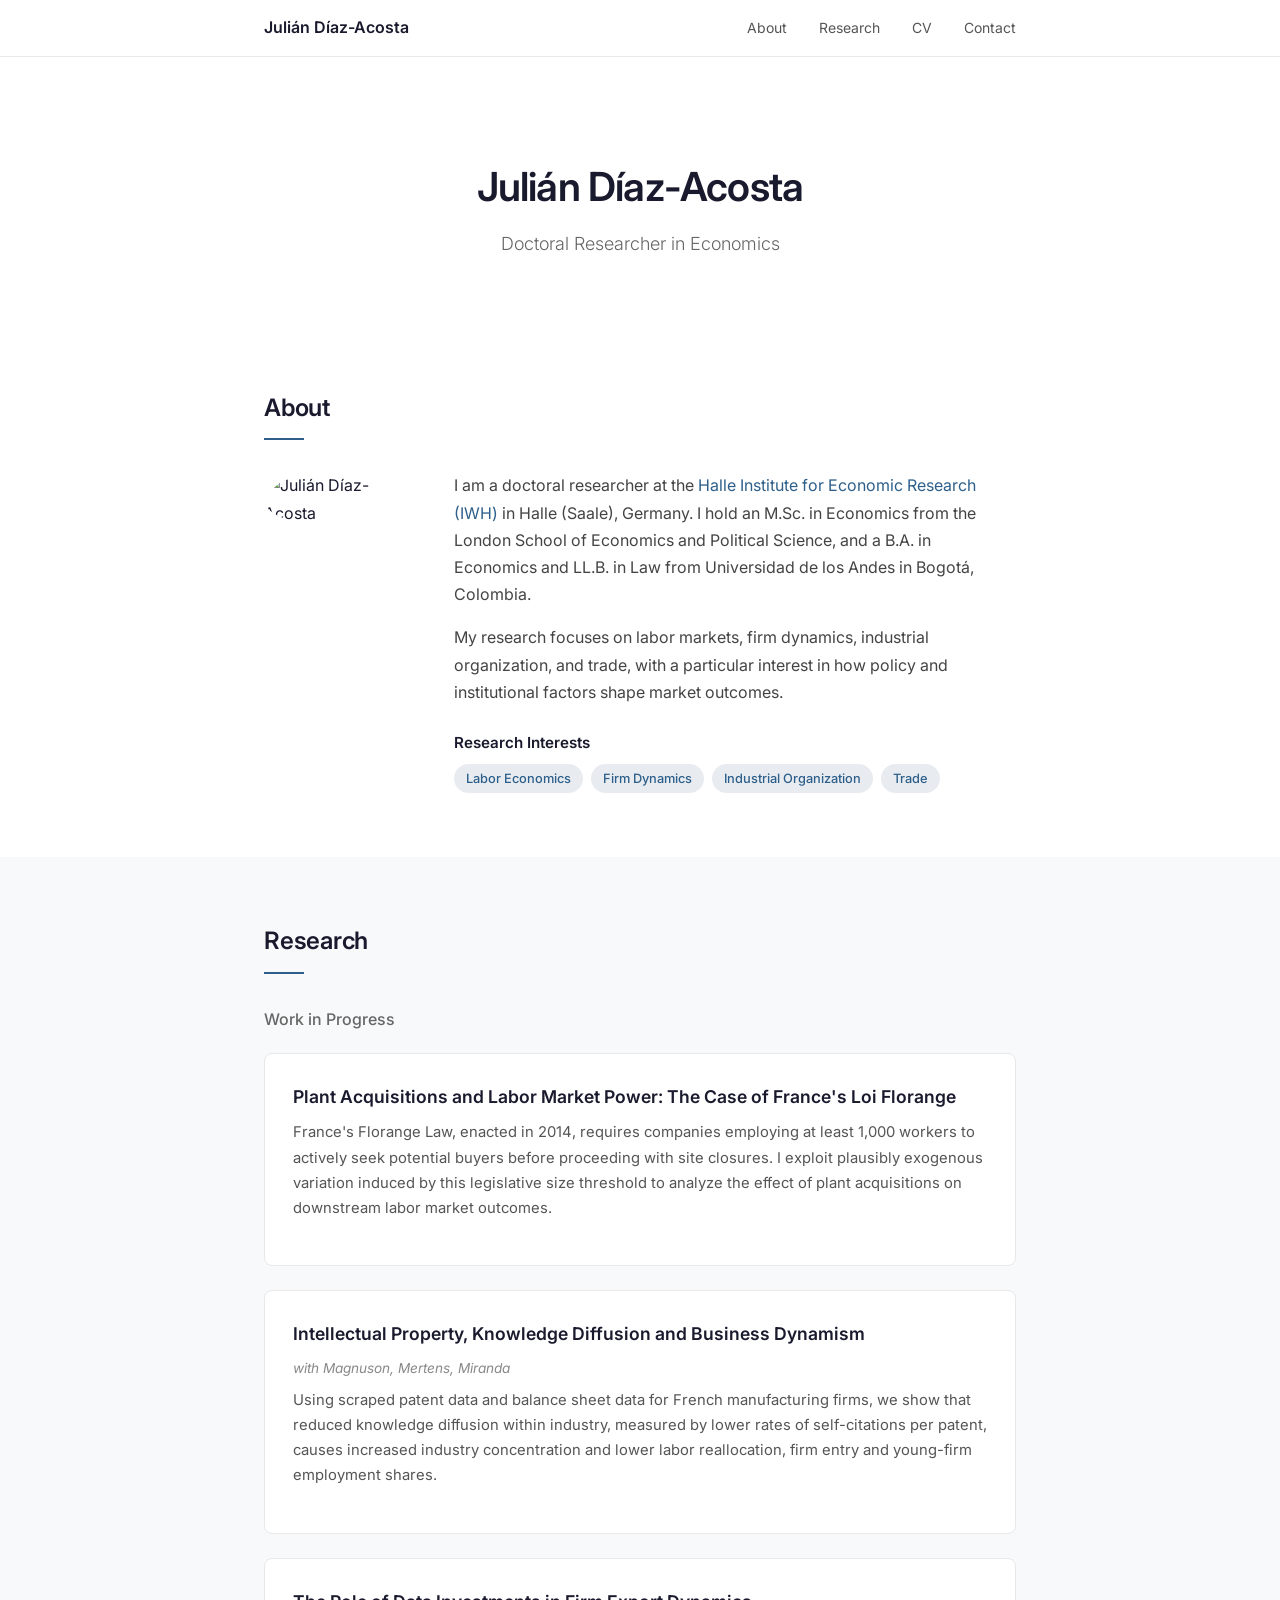
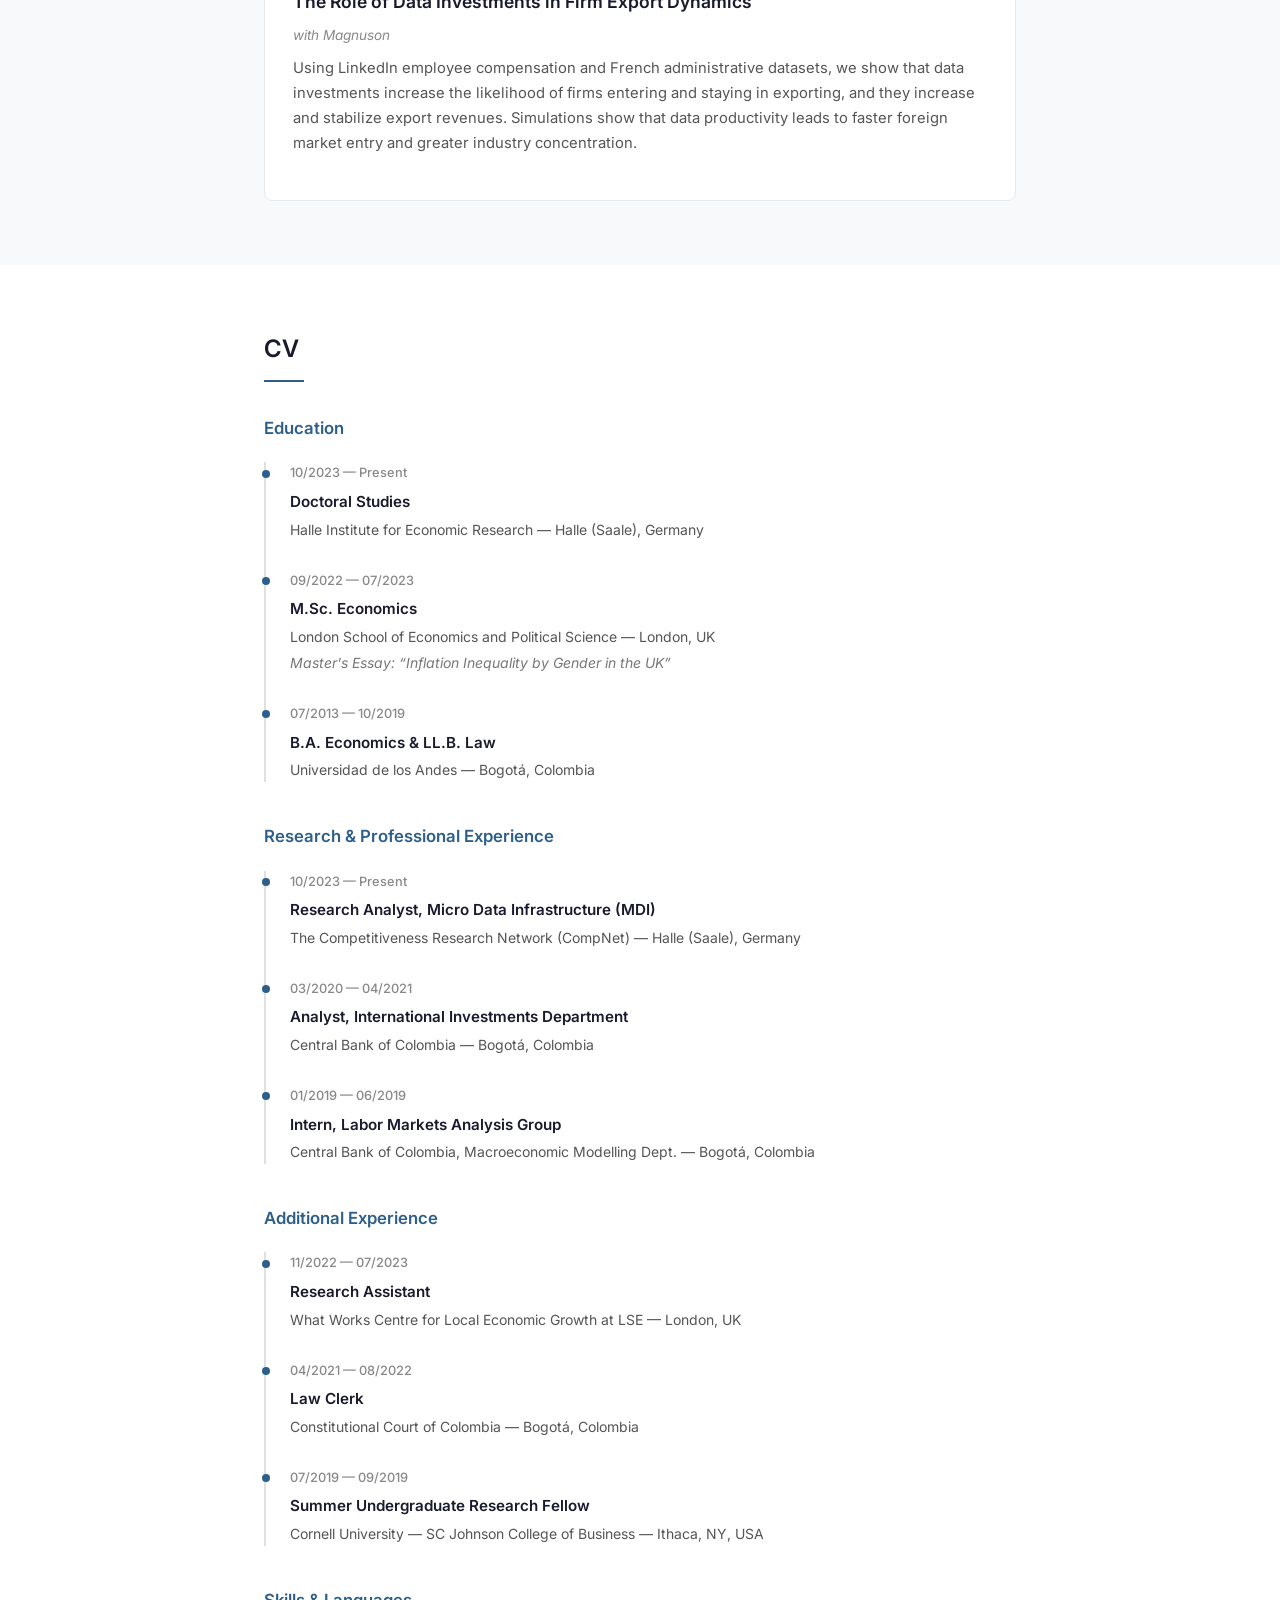
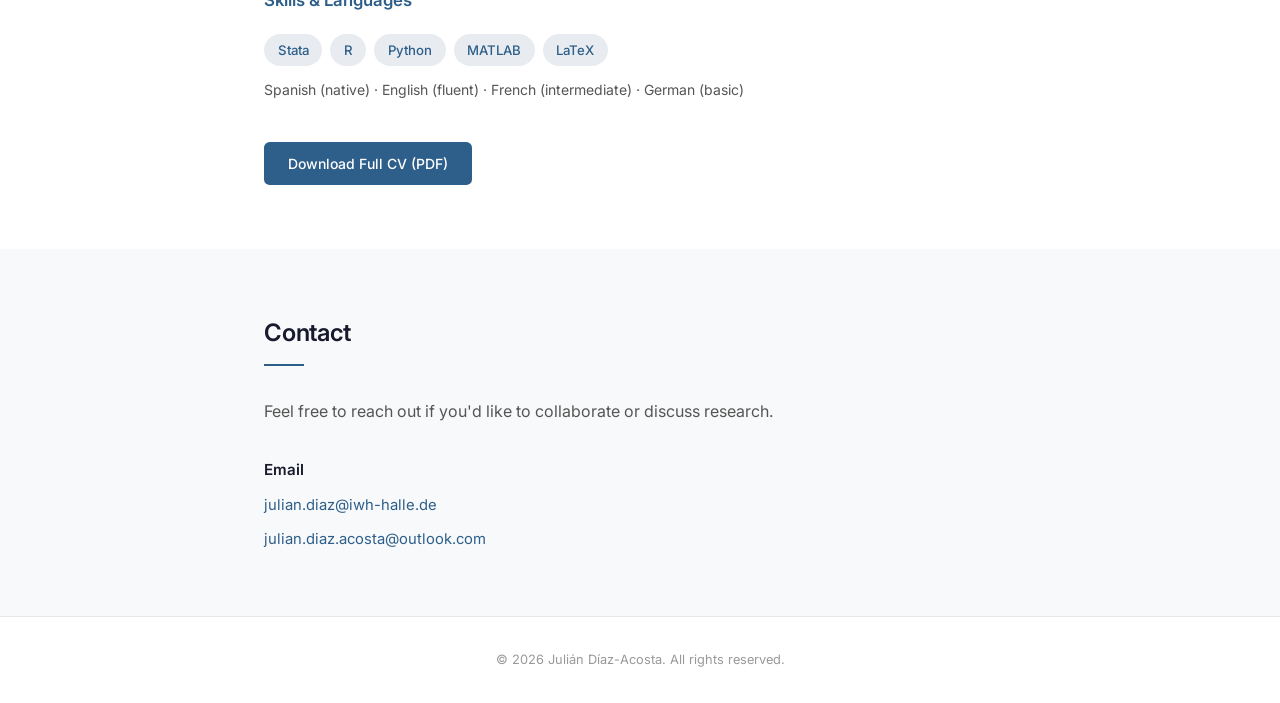
==== index.html @ 1e6f0dcf "Update Update" ====
<!DOCTYPE html>
<html lang="en">
<head>
  <meta charset="UTF-8">
  <meta name="viewport" content="width=device-width, initial-scale=1.0">
  <title>Juli&aacute;n D&iacute;az-Acosta</title>
  <meta name="description" content="Juli&aacute;n D&iacute;az-Acosta &mdash; Doctoral Researcher in Economics at the Halle Institute for Economic Research (IWH).">
  <link rel="preconnect" href="https://fonts.googleapis.com">
  <link rel="preconnect" href="https://fonts.gstatic.com" crossorigin>
  <link href="https://fonts.googleapis.com/css2?family=Inter:wght@300;400;500;600&display=swap" rel="stylesheet">
  <link rel="stylesheet" href="style.css">
</head>
<body>

  <!-- Navigation -->
  <nav class="nav">
    <div class="nav-inner">
      <a href="#" class="nav-name">Juli&aacute;n D&iacute;az-Acosta</a>
      <div class="nav-links">
        <a href="#about">About</a>
        <a href="#research">Research</a>
        <a href="#cv">CV</a>
        <a href="#contact">Contact</a>
      </div>
      <button class="nav-toggle" aria-label="Toggle menu">
        <span></span>
        <span></span>
        <span></span>
      </button>
    </div>
  </nav>

  <!-- Hero -->
  <header class="hero">
    <div class="container">
      <h1>Juli&aacute;n D&iacute;az-Acosta</h1>
      <p class="hero-tagline">Doctoral Researcher in Economics</p>
    </div>
  </header>

  <!-- About -->
  <section id="about" class="section">
    <div class="container">
      <h2>About</h2>
      <div class="about-grid">
        <div class="about-photo">
          <img src="DSC09946.jpg" alt="Juli&aacute;n D&iacute;az-Acosta" class="profile-photo">
        </div>
        <div class="about-text">
          <p>
            I am a doctoral researcher at the
            <a href="https://www.iwh-halle.de/" target="_blank" rel="noopener">Halle Institute for Economic Research (IWH)</a>
            in Halle (Saale), Germany. I hold an M.Sc. in Economics from the
            London School of Economics and Political Science, and a B.A. in Economics
            and LL.B. in Law from Universidad de los Andes in Bogot&aacute;, Colombia.
          </p>
          <p>
            My research focuses on labor markets, firm dynamics, industrial organization,
            and trade, with a particular interest in how policy and institutional
            factors shape market outcomes.
          </p>
          <div class="interests">
            <h3>Research Interests</h3>
            <ul>
              <li>Labor Economics</li>
              <li>Firm Dynamics</li>
              <li>Industrial Organization</li>
              <li>Trade</li>
            </ul>
          </div>
        </div>
      </div>
    </div>
  </section>

  <!-- Research -->
  <section id="research" class="section section-alt">
    <div class="container">
      <h2>Research</h2>
      <h3 class="research-subtitle">Work in Progress</h3>
      <div class="projects-grid">

        <article class="project-card">
          <h3>Plant Acquisitions and Labor Market Power: The Case of France's Loi Florange</h3>
          <p>
            France's Florange Law, enacted in 2014, requires companies employing at least
            1,000 workers to actively seek potential buyers before proceeding with site closures.
            I exploit plausibly exogenous variation induced by this legislative size threshold
            to analyze the effect of plant acquisitions on downstream labor market outcomes.
          </p>
        </article>

        <article class="project-card">
          <h3>Intellectual Property, Knowledge Diffusion and Business Dynamism</h3>
          <p class="coauthors">with Magnuson, Mertens, Miranda</p>
          <p>
            Using scraped patent data and balance sheet data for French manufacturing firms,
            we show that reduced knowledge diffusion within industry, measured by lower rates
            of self-citations per patent, causes increased industry concentration and lower
            labor reallocation, firm entry and young-firm employment shares.
          </p>
        </article>

        <article class="project-card">
          <h3>The Role of Data Investments in Firm Export Dynamics</h3>
          <p class="coauthors">with Magnuson</p>
          <p>
            Using LinkedIn employee compensation and French administrative datasets, we show
            that data investments increase the likelihood of firms entering and staying in
            exporting, and they increase and stabilize export revenues. Simulations show that
            data productivity leads to faster foreign market entry and greater industry concentration.
          </p>
        </article>

      </div>
    </div>
  </section>

  <!-- CV -->
  <section id="cv" class="section">
    <div class="container">
      <h2>CV</h2>

      <div class="cv-group">
        <h3>Education</h3>
        <div class="timeline">
          <div class="timeline-item">
            <div class="timeline-date">10/2023 &mdash; Present</div>
            <div class="timeline-content">
              <strong>Doctoral Studies</strong>
              <p>Halle Institute for Economic Research &mdash; Halle (Saale), Germany</p>
            </div>
          </div>
          <div class="timeline-item">
            <div class="timeline-date">09/2022 &mdash; 07/2023</div>
            <div class="timeline-content">
              <strong>M.Sc. Economics</strong>
              <p>London School of Economics and Political Science &mdash; London, UK</p>
              <p class="timeline-detail">Master's Essay: &ldquo;Inflation Inequality by Gender in the UK&rdquo;</p>
            </div>
          </div>
          <div class="timeline-item">
            <div class="timeline-date">07/2013 &mdash; 10/2019</div>
            <div class="timeline-content">
              <strong>B.A. Economics &amp; LL.B. Law</strong>
              <p>Universidad de los Andes &mdash; Bogot&aacute;, Colombia</p>
            </div>
          </div>
        </div>
      </div>

      <div class="cv-group">
        <h3>Research &amp; Professional Experience</h3>
        <div class="timeline">
          <div class="timeline-item">
            <div class="timeline-date">10/2023 &mdash; Present</div>
            <div class="timeline-content">
              <strong>Research Analyst, Micro Data Infrastructure (MDI)</strong>
              <p>The Competitiveness Research Network (CompNet) &mdash; Halle (Saale), Germany</p>
            </div>
          </div>
          <div class="timeline-item">
            <div class="timeline-date">03/2020 &mdash; 04/2021</div>
            <div class="timeline-content">
              <strong>Analyst, International Investments Department</strong>
              <p>Central Bank of Colombia &mdash; Bogot&aacute;, Colombia</p>
            </div>
          </div>
          <div class="timeline-item">
            <div class="timeline-date">01/2019 &mdash; 06/2019</div>
            <div class="timeline-content">
              <strong>Intern, Labor Markets Analysis Group</strong>
              <p>Central Bank of Colombia, Macroeconomic Modelling Dept. &mdash; Bogot&aacute;, Colombia</p>
            </div>
          </div>
        </div>
      </div>

      <div class="cv-group">
        <h3>Additional Experience</h3>
        <div class="timeline">
          <div class="timeline-item">
            <div class="timeline-date">11/2022 &mdash; 07/2023</div>
            <div class="timeline-content">
              <strong>Research Assistant</strong>
              <p>What Works Centre for Local Economic Growth at LSE &mdash; London, UK</p>
            </div>
          </div>
          <div class="timeline-item">
            <div class="timeline-date">04/2021 &mdash; 08/2022</div>
            <div class="timeline-content">
              <strong>Law Clerk</strong>
              <p>Constitutional Court of Colombia &mdash; Bogot&aacute;, Colombia</p>
            </div>
          </div>
          <div class="timeline-item">
            <div class="timeline-date">07/2019 &mdash; 09/2019</div>
            <div class="timeline-content">
              <strong>Summer Undergraduate Research Fellow</strong>
              <p>Cornell University &mdash; SC Johnson College of Business &mdash; Ithaca, NY, USA</p>
            </div>
          </div>
        </div>
      </div>

      <div class="cv-group">
        <h3>Skills &amp; Languages</h3>
        <div class="skills">
          <span>Stata</span>
          <span>R</span>
          <span>Python</span>
          <span>MATLAB</span>
          <span>LaTeX</span>
        </div>
        <div class="languages">
          <p>Spanish (native) &middot; English (fluent) &middot; French (intermediate) &middot; German (basic)</p>
        </div>
      </div>

      <div class="cv-download">
        <a href="Diaz_CV_2026.pdf" target="_blank" class="btn">Download Full CV (PDF)</a>
      </div>
    </div>
  </section>

  <!-- Contact -->
  <section id="contact" class="section section-alt">
    <div class="container">
      <h2>Contact</h2>
      <p class="contact-intro">
        Feel free to reach out if you'd like to collaborate or discuss research.
      </p>
      <div class="contact-grid">
        <div class="contact-item">
          <h3>Email</h3>
          <ul class="contact-links">
            <li><a href="mailto:julian.diaz@iwh-halle.de">julian.diaz@iwh-halle.de</a></li>
            <li><a href="mailto:julian.diaz.acosta@outlook.com">julian.diaz.acosta@outlook.com</a></li>
          </ul>
        </div>
      </div>
    </div>
  </section>

  <!-- Footer -->
  <footer class="footer">
    <div class="container">
      <p>&copy; 2026 Juli&aacute;n D&iacute;az-Acosta. All rights reserved.</p>
    </div>
  </footer>

  <script>
    // Mobile nav toggle
    const toggle = document.querySelector('.nav-toggle');
    const navLinks = document.querySelector('.nav-links');
    toggle.addEventListener('click', () => {
      navLinks.classList.toggle('open');
      toggle.classList.toggle('active');
    });

    // Close mobile nav on link click
    navLinks.querySelectorAll('a').forEach(link => {
      link.addEventListener('click', () => {
        navLinks.classList.remove('open');
        toggle.classList.remove('active');
      });
    });
  </script>

</body>
</html>
---- style.css ----
/* ===== Reset & Base ===== */
*, *::before, *::after {
  margin: 0;
  padding: 0;
  box-sizing: border-box;
}

html {
  scroll-behavior: smooth;
  scroll-padding-top: 4rem;
}

body {
  font-family: 'Inter', -apple-system, BlinkMacSystemFont, 'Segoe UI', sans-serif;
  font-weight: 400;
  line-height: 1.7;
  color: #1a1a2e;
  background: #ffffff;
  -webkit-font-smoothing: antialiased;
}

/* ===== Utilities ===== */
.container {
  max-width: 800px;
  margin: 0 auto;
  padding: 0 1.5rem;
}

/* ===== Navigation ===== */
.nav {
  position: sticky;
  top: 0;
  z-index: 100;
  background: rgba(255, 255, 255, 0.95);
  backdrop-filter: blur(10px);
  border-bottom: 1px solid #e8e8e8;
}

.nav-inner {
  max-width: 800px;
  margin: 0 auto;
  padding: 0 1.5rem;
  display: flex;
  align-items: center;
  justify-content: space-between;
  height: 3.5rem;
}

.nav-name {
  font-weight: 600;
  font-size: 1rem;
  color: #1a1a2e;
  text-decoration: none;
}

.nav-links {
  display: flex;
  gap: 2rem;
}

.nav-links a {
  text-decoration: none;
  color: #555;
  font-size: 0.875rem;
  font-weight: 400;
  transition: color 0.2s;
}

.nav-links a:hover {
  color: #2d5f8a;
}

.nav-toggle {
  display: none;
  background: none;
  border: none;
  cursor: pointer;
  padding: 0.25rem;
  flex-direction: column;
  gap: 4px;
}

.nav-toggle span {
  display: block;
  width: 20px;
  height: 2px;
  background: #1a1a2e;
  transition: transform 0.2s, opacity 0.2s;
}

.nav-toggle.active span:nth-child(1) {
  transform: translateY(6px) rotate(45deg);
}

.nav-toggle.active span:nth-child(2) {
  opacity: 0;
}

.nav-toggle.active span:nth-child(3) {
  transform: translateY(-6px) rotate(-45deg);
}

/* ===== Hero ===== */
.hero {
  padding: 6rem 0 4rem;
  text-align: center;
}

.hero h1 {
  font-size: 2.5rem;
  font-weight: 600;
  letter-spacing: -0.02em;
  margin-bottom: 0.5rem;
}

.hero-tagline {
  font-size: 1.125rem;
  color: #666;
  font-weight: 300;
}

/* ===== Sections ===== */
.section {
  padding: 4rem 0;
}

.section-alt {
  background: #f8f9fa;
}

.section h2 {
  font-size: 1.5rem;
  font-weight: 600;
  margin-bottom: 2rem;
  letter-spacing: -0.01em;
  position: relative;
  padding-bottom: 0.75rem;
}

.section h2::after {
  content: '';
  position: absolute;
  bottom: 0;
  left: 0;
  width: 2.5rem;
  height: 2px;
  background: #2d5f8a;
}

/* ===== About ===== */
.about-grid {
  display: grid;
  grid-template-columns: 150px 1fr;
  gap: 2.5rem;
  align-items: start;
}

.profile-photo {
  width: 150px;
  height: 150px;
  border-radius: 50%;
  object-fit: cover;
  object-position: center;
}

.about-text p {
  margin-bottom: 1rem;
  color: #444;
}

.interests {
  margin-top: 1.5rem;
}

.interests h3 {
  font-size: 0.95rem;
  font-weight: 600;
  margin-bottom: 0.5rem;
}

.interests ul {
  list-style: none;
  display: flex;
  flex-wrap: wrap;
  gap: 0.5rem;
}

.interests li {
  background: #e8ecf1;
  color: #2d5f8a;
  padding: 0.25rem 0.75rem;
  border-radius: 1rem;
  font-size: 0.8rem;
  font-weight: 500;
}

/* ===== Projects ===== */
.projects-grid {
  display: grid;
  gap: 1.5rem;
}

.project-card {
  background: #ffffff;
  border: 1px solid #e8e8e8;
  border-radius: 0.5rem;
  padding: 1.75rem;
  transition: box-shadow 0.2s, border-color 0.2s;
}

.project-card:hover {
  border-color: #d0d0d0;
  box-shadow: 0 2px 12px rgba(0, 0, 0, 0.06);
}

.project-card h3 {
  font-size: 1.1rem;
  font-weight: 600;
  margin-bottom: 0.5rem;
}

.project-card p {
  color: #555;
  font-size: 0.925rem;
  margin-bottom: 1rem;
}

.project-tags {
  display: flex;
  flex-wrap: wrap;
  gap: 0.4rem;
  margin-bottom: 1rem;
}

.project-tags span {
  background: #f0f2f5;
  color: #555;
  padding: 0.2rem 0.6rem;
  border-radius: 0.25rem;
  font-size: 0.75rem;
  font-weight: 500;
}

.project-link {
  color: #2d5f8a;
  text-decoration: none;
  font-size: 0.875rem;
  font-weight: 500;
}

.project-link:hover {
  text-decoration: underline;
}

.research-subtitle {
  font-size: 1rem;
  font-weight: 500;
  color: #666;
  margin-bottom: 1.25rem;
}

.coauthors {
  font-style: italic;
  color: #888 !important;
  font-size: 0.85rem !important;
  margin-bottom: 0.5rem !important;
}

/* ===== CV ===== */
.cv-group {
  margin-bottom: 2.5rem;
}

.cv-group h3 {
  font-size: 1.05rem;
  font-weight: 600;
  margin-bottom: 1.25rem;
  color: #2d5f8a;
}

.timeline {
  border-left: 2px solid #e0e0e0;
  padding-left: 1.5rem;
}

.timeline-item {
  position: relative;
  margin-bottom: 1.75rem;
}

.timeline-item:last-child {
  margin-bottom: 0;
}

.timeline-item::before {
  content: '';
  position: absolute;
  left: -1.75rem;
  top: 0.45rem;
  width: 8px;
  height: 8px;
  background: #2d5f8a;
  border-radius: 50%;
}

.timeline-date {
  font-size: 0.8rem;
  color: #888;
  font-weight: 500;
  margin-bottom: 0.25rem;
}

.timeline-content strong {
  font-weight: 600;
  font-size: 0.95rem;
}

.timeline-content p {
  color: #555;
  font-size: 0.875rem;
  margin-top: 0.15rem;
}

.timeline-detail {
  font-style: italic;
  color: #777 !important;
}

.skills {
  display: flex;
  flex-wrap: wrap;
  gap: 0.5rem;
}

.skills span {
  background: #e8ecf1;
  color: #2d5f8a;
  padding: 0.3rem 0.85rem;
  border-radius: 1rem;
  font-size: 0.825rem;
  font-weight: 500;
}

.awards-list {
  list-style: none;
  padding-left: 0;
}

.awards-list li {
  position: relative;
  padding-left: 1rem;
  margin-bottom: 0.6rem;
  color: #444;
  font-size: 0.9rem;
}

.awards-list li::before {
  content: '\2013';
  position: absolute;
  left: 0;
  color: #2d5f8a;
}

.languages {
  margin-top: 0.75rem;
}

.languages p {
  color: #555;
  font-size: 0.875rem;
}

.about-text a {
  color: #2d5f8a;
  text-decoration: none;
}

.about-text a:hover {
  text-decoration: underline;
}

.cv-download {
  margin-top: 2rem;
}

.btn {
  display: inline-block;
  background: #2d5f8a;
  color: #ffffff;
  padding: 0.6rem 1.5rem;
  border-radius: 0.35rem;
  text-decoration: none;
  font-size: 0.875rem;
  font-weight: 500;
  transition: background 0.2s;
}

.btn:hover {
  background: #234b6e;
}

/* ===== Contact ===== */
.contact-intro {
  color: #555;
  margin-bottom: 2rem;
}

.contact-grid {
  display: grid;
  grid-template-columns: 1fr 1fr;
  gap: 2rem;
}

.contact-item h3 {
  font-size: 0.95rem;
  font-weight: 600;
  margin-bottom: 0.5rem;
}

.contact-item a {
  color: #2d5f8a;
  text-decoration: none;
  font-size: 0.925rem;
}

.contact-item a:hover {
  text-decoration: underline;
}

.contact-links {
  list-style: none;
  display: flex;
  flex-direction: column;
  gap: 0.4rem;
}

/* ===== Footer ===== */
.footer {
  padding: 2rem 0;
  text-align: center;
  border-top: 1px solid #e8e8e8;
}

.footer p {
  font-size: 0.8rem;
  color: #999;
}

/* ===== Responsive ===== */
@media (max-width: 640px) {
  .nav-links {
    display: none;
    position: absolute;
    top: 3.5rem;
    left: 0;
    right: 0;
    background: rgba(255, 255, 255, 0.98);
    backdrop-filter: blur(10px);
    flex-direction: column;
    padding: 1rem 1.5rem;
    gap: 0.75rem;
    border-bottom: 1px solid #e8e8e8;
  }

  .nav-links.open {
    display: flex;
  }

  .nav-toggle {
    display: flex;
  }

  .hero {
    padding: 4rem 0 3rem;
  }

  .hero h1 {
    font-size: 2rem;
  }

  .about-grid {
    grid-template-columns: 1fr;
    justify-items: center;
    text-align: center;
  }

  .interests ul {
    justify-content: center;
  }

  .contact-grid {
    grid-template-columns: 1fr;
  }

  .section h2::after {
    left: 50%;
    transform: translateX(-50%);
  }

  .section h2 {
    text-align: center;
  }
}
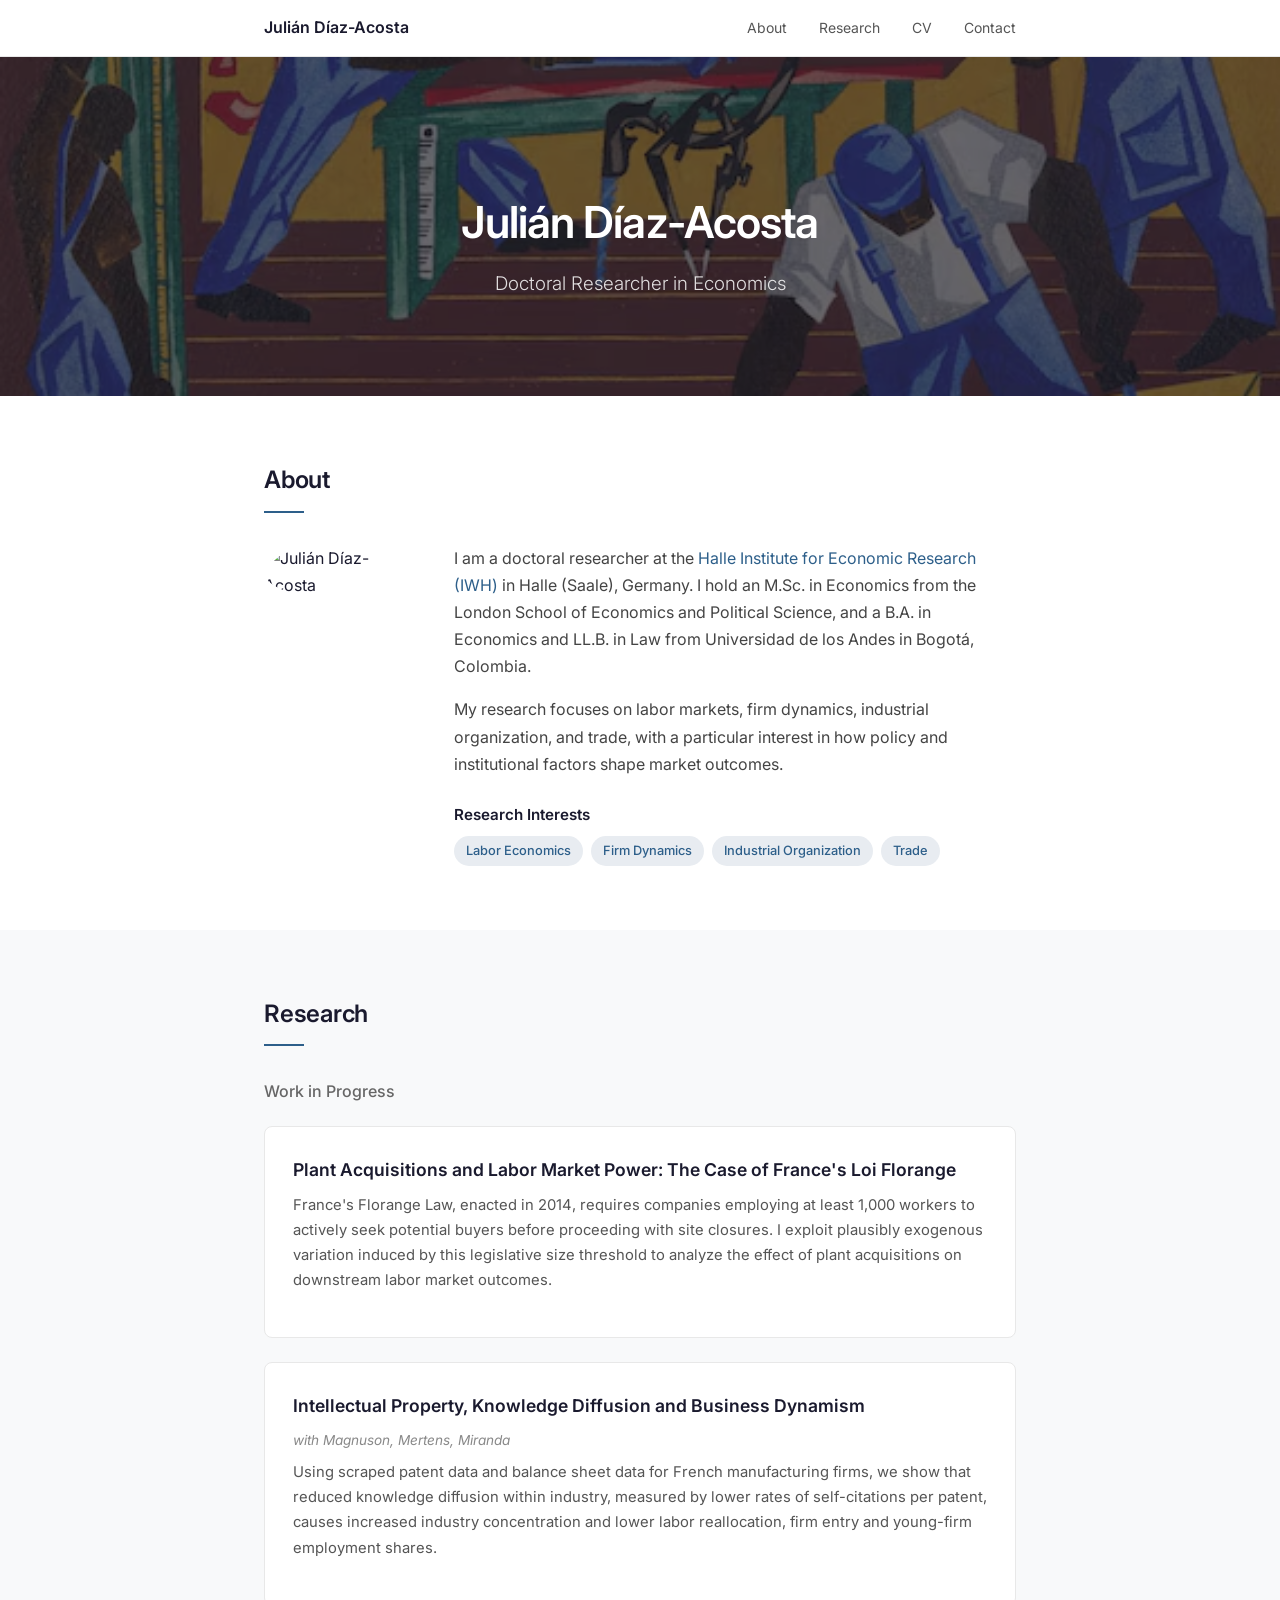
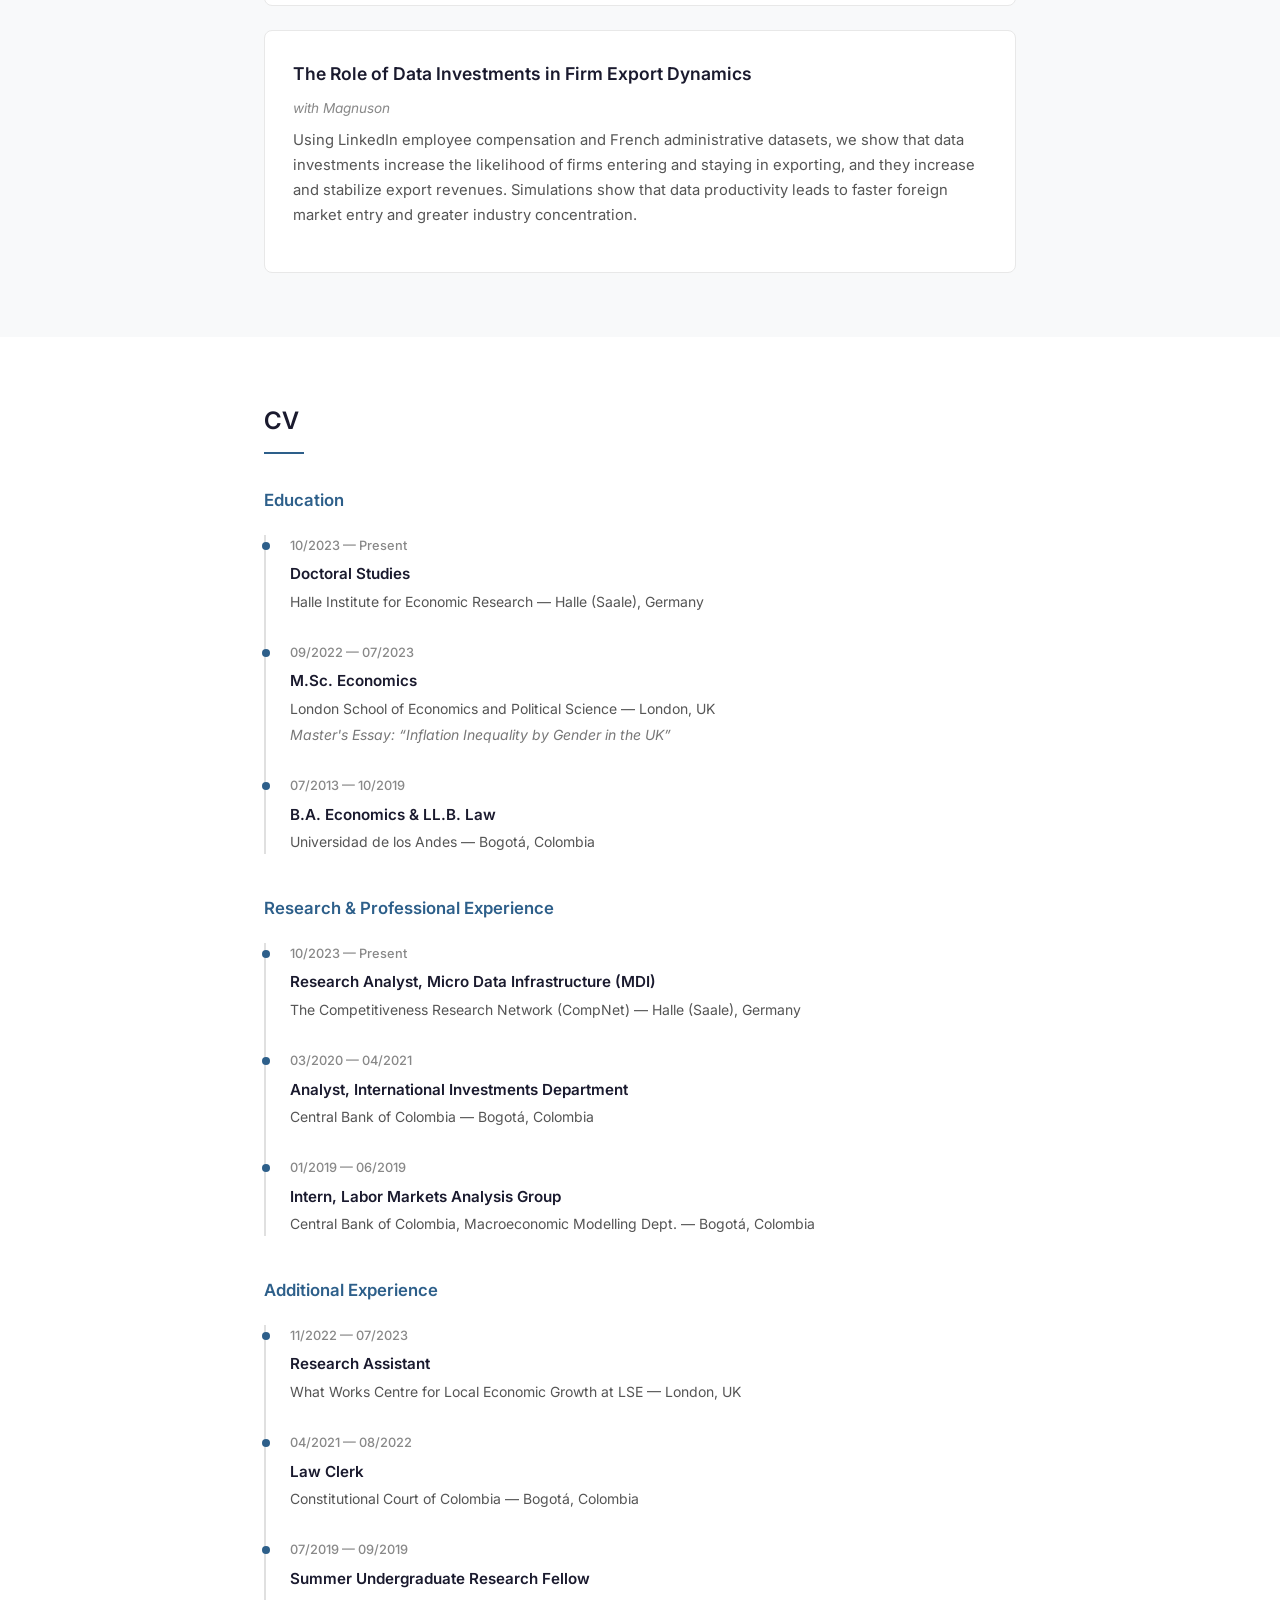
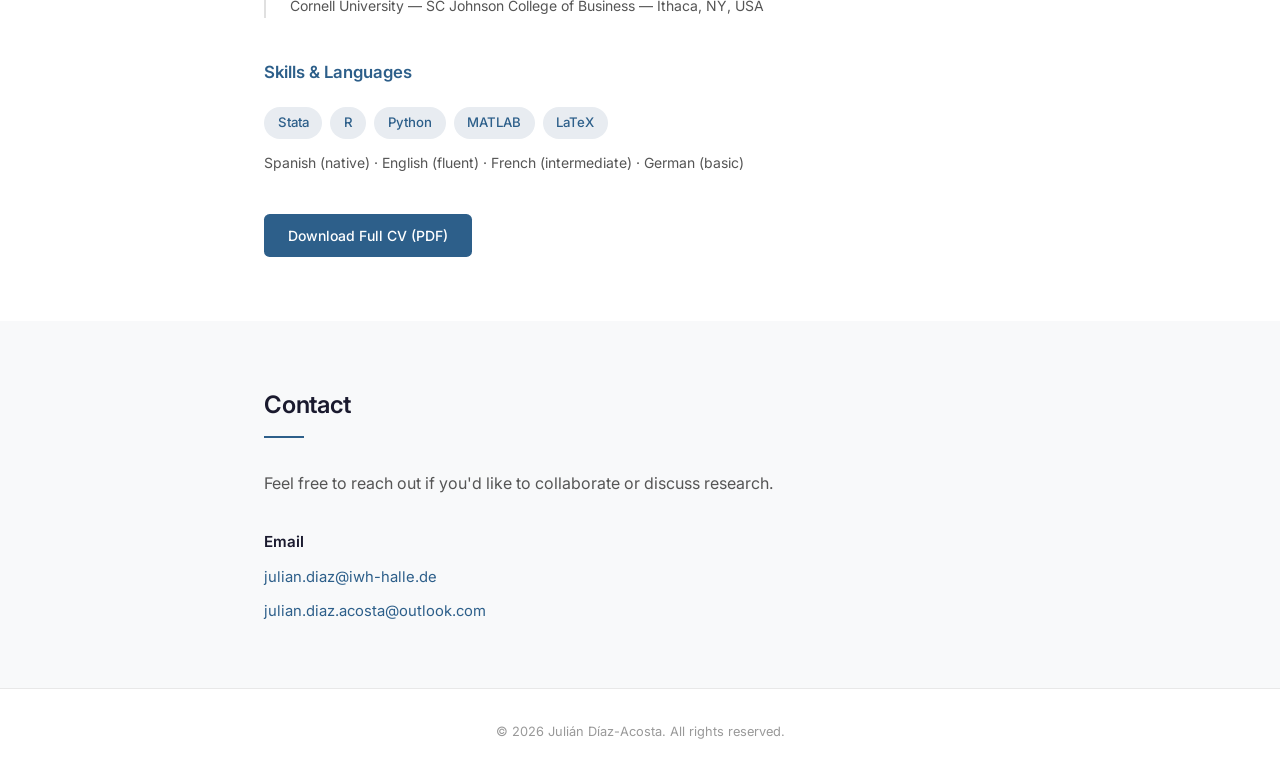
==== commit fc8535f6: "Update Update" ====
--- a/index.html
+++ b/index.html
@@ -32,7 +32,8 @@
 
   <!-- Hero -->
   <header class="hero">
-    <div class="container">
+    <div class="hero-overlay"></div>
+    <div class="container hero-content">
       <h1>Juli&aacute;n D&iacute;az-Acosta</h1>
       <p class="hero-tagline">Doctoral Researcher in Economics</p>
     </div>
--- a/style.css
+++ b/style.css
@@ -102,20 +102,35 @@
 
 /* ===== Hero ===== */
 .hero {
-  padding: 6rem 0 4rem;
+  position: relative;
+  padding: 8rem 0 6rem;
   text-align: center;
+  background: url('il_570xN.6049486015_kmgc.avif') center/cover no-repeat;
+  background-color: #1a1a2e;
+}
+
+.hero-overlay {
+  position: absolute;
+  inset: 0;
+  background: rgba(20, 20, 35, 0.55);
+}
+
+.hero-content {
+  position: relative;
+  z-index: 1;
 }
 
 .hero h1 {
-  font-size: 2.5rem;
+  font-size: 2.75rem;
   font-weight: 600;
   letter-spacing: -0.02em;
   margin-bottom: 0.5rem;
+  color: #ffffff;
 }
 
 .hero-tagline {
-  font-size: 1.125rem;
-  color: #666;
+  font-size: 1.175rem;
+  color: rgba(255, 255, 255, 0.85);
   font-weight: 300;
 }
 
@@ -471,11 +486,15 @@
   }
 
   .hero {
-    padding: 4rem 0 3rem;
+    padding: 5rem 0 4rem;
   }
 
   .hero h1 {
     font-size: 2rem;
+  }
+
+  .hero-content {
+    padding: 0 0.5rem;
   }
 
   .about-grid {
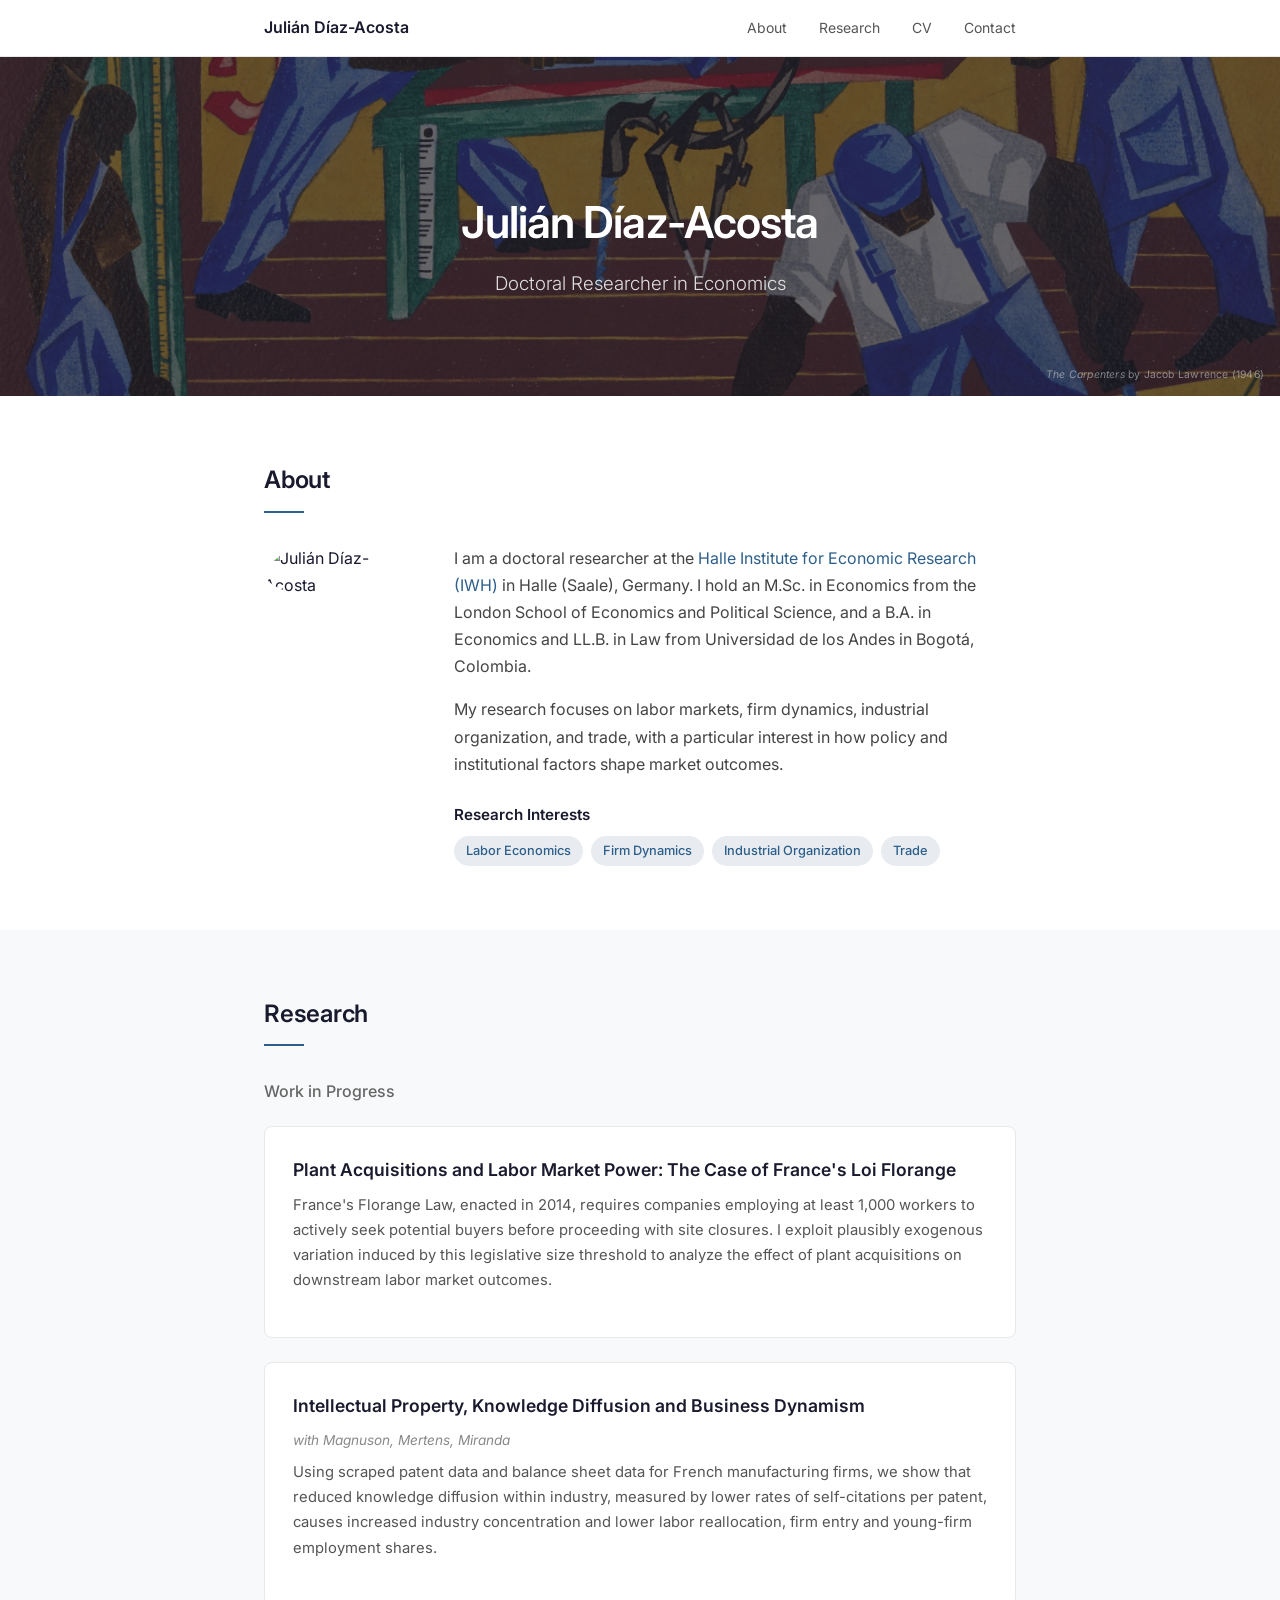
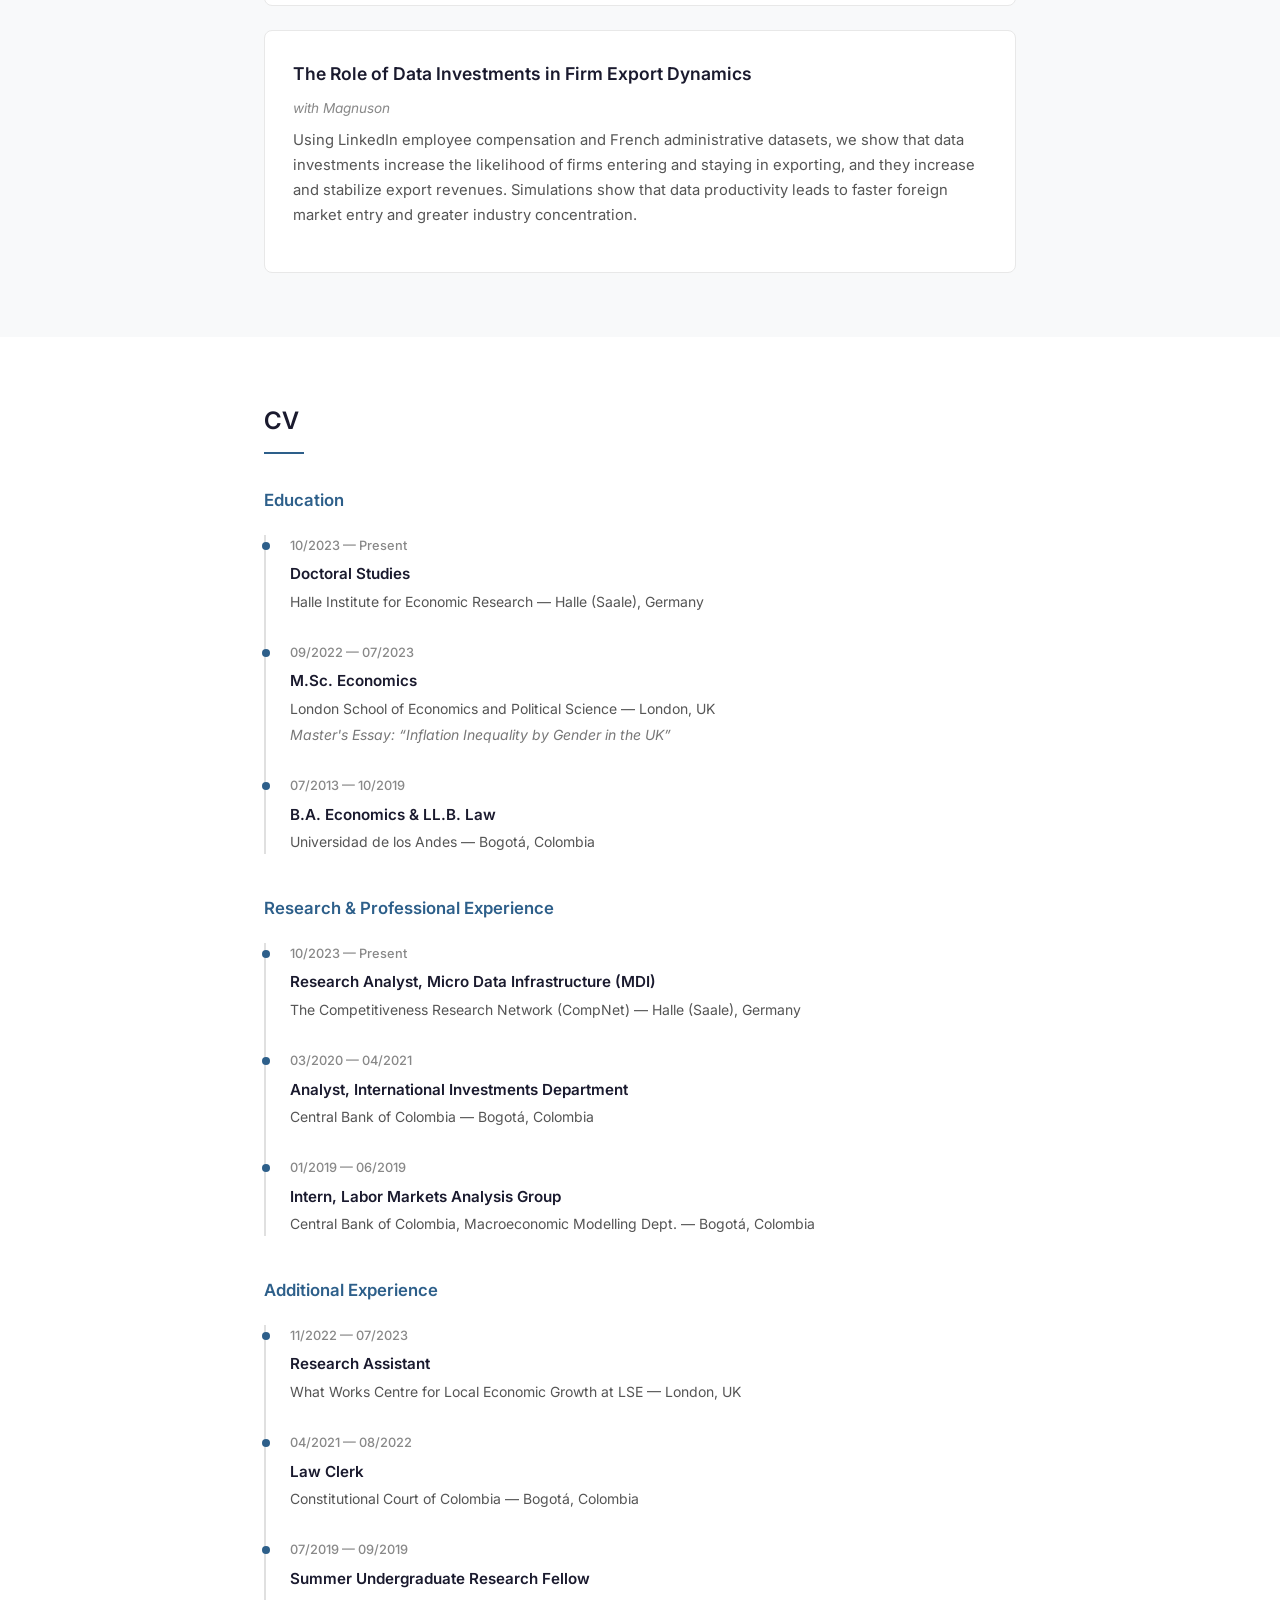
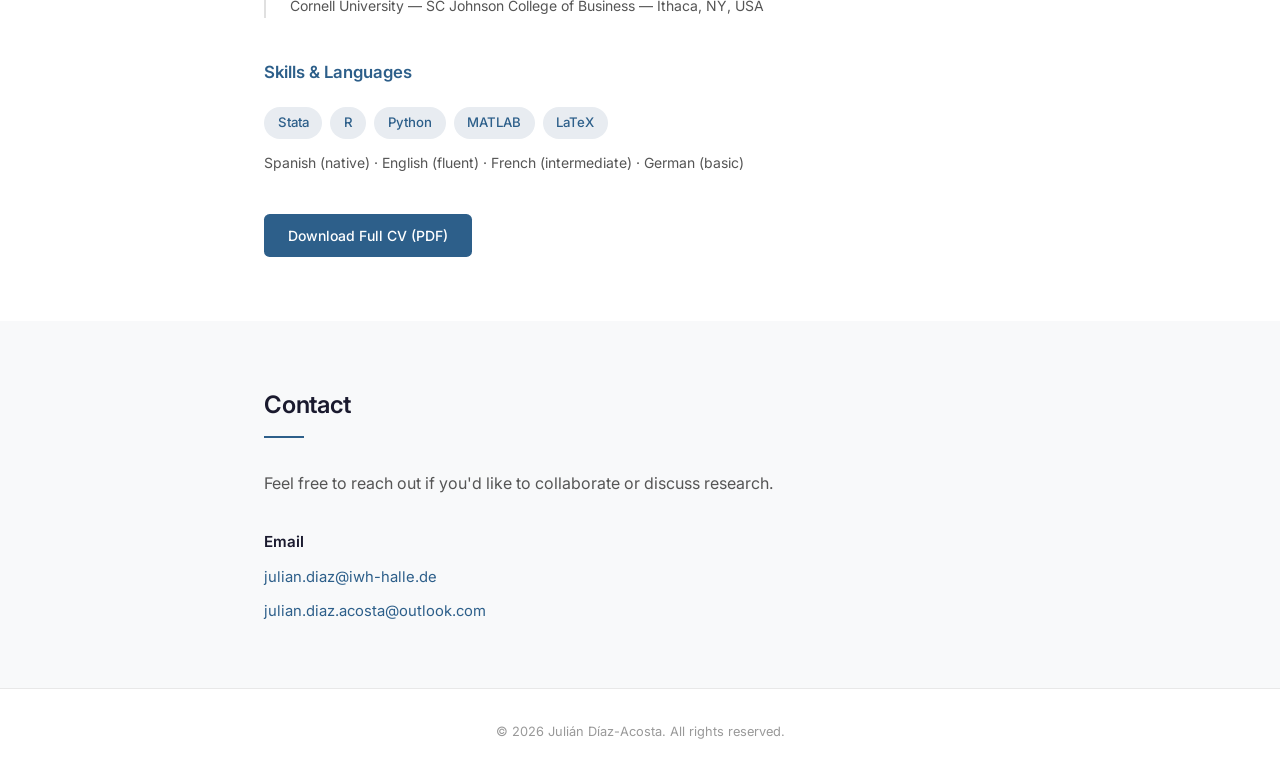
==== commit 84586e34: "Update Update" ====
--- a/index.html
+++ b/index.html
@@ -37,6 +37,7 @@
       <h1>Juli&aacute;n D&iacute;az-Acosta</h1>
       <p class="hero-tagline">Doctoral Researcher in Economics</p>
     </div>
+    <small class="hero-credit"><em>The Carpenters</em> by Jacob Lawrence (1946)</small>
   </header>
 
   <!-- About -->
@@ -50,7 +51,7 @@
         <div class="about-text">
           <p>
             I am a doctoral researcher at the
-            <a href="https://www.iwh-halle.de/" target="_blank" rel="noopener">Halle Institute for Economic Research (IWH)</a>
+            <a href="https://www.iwh-halle.de/en/about-the-iwh/team/detail/julian-andres-diaz-acosta" target="_blank" rel="noopener">Halle Institute for Economic Research (IWH)</a>
             in Halle (Saale), Germany. I hold an M.Sc. in Economics from the
             London School of Economics and Political Science, and a B.A. in Economics
             and LL.B. in Law from Universidad de los Andes in Bogot&aacute;, Colombia.
--- a/style.css
+++ b/style.css
@@ -105,7 +105,7 @@
   position: relative;
   padding: 8rem 0 6rem;
   text-align: center;
-  background: url('il_570xN.6049486015_kmgc.avif') center/cover no-repeat;
+  background: url('download.webp') center/cover no-repeat;
   background-color: #1a1a2e;
 }
 
@@ -132,6 +132,16 @@
   font-size: 1.175rem;
   color: rgba(255, 255, 255, 0.85);
   font-weight: 300;
+}
+
+.hero-credit {
+  position: absolute;
+  bottom: 0.75rem;
+  right: 1rem;
+  z-index: 1;
+  color: rgba(255, 255, 255, 0.45);
+  font-size: 0.65rem;
+  letter-spacing: 0.02em;
 }
 
 /* ===== Sections ===== */
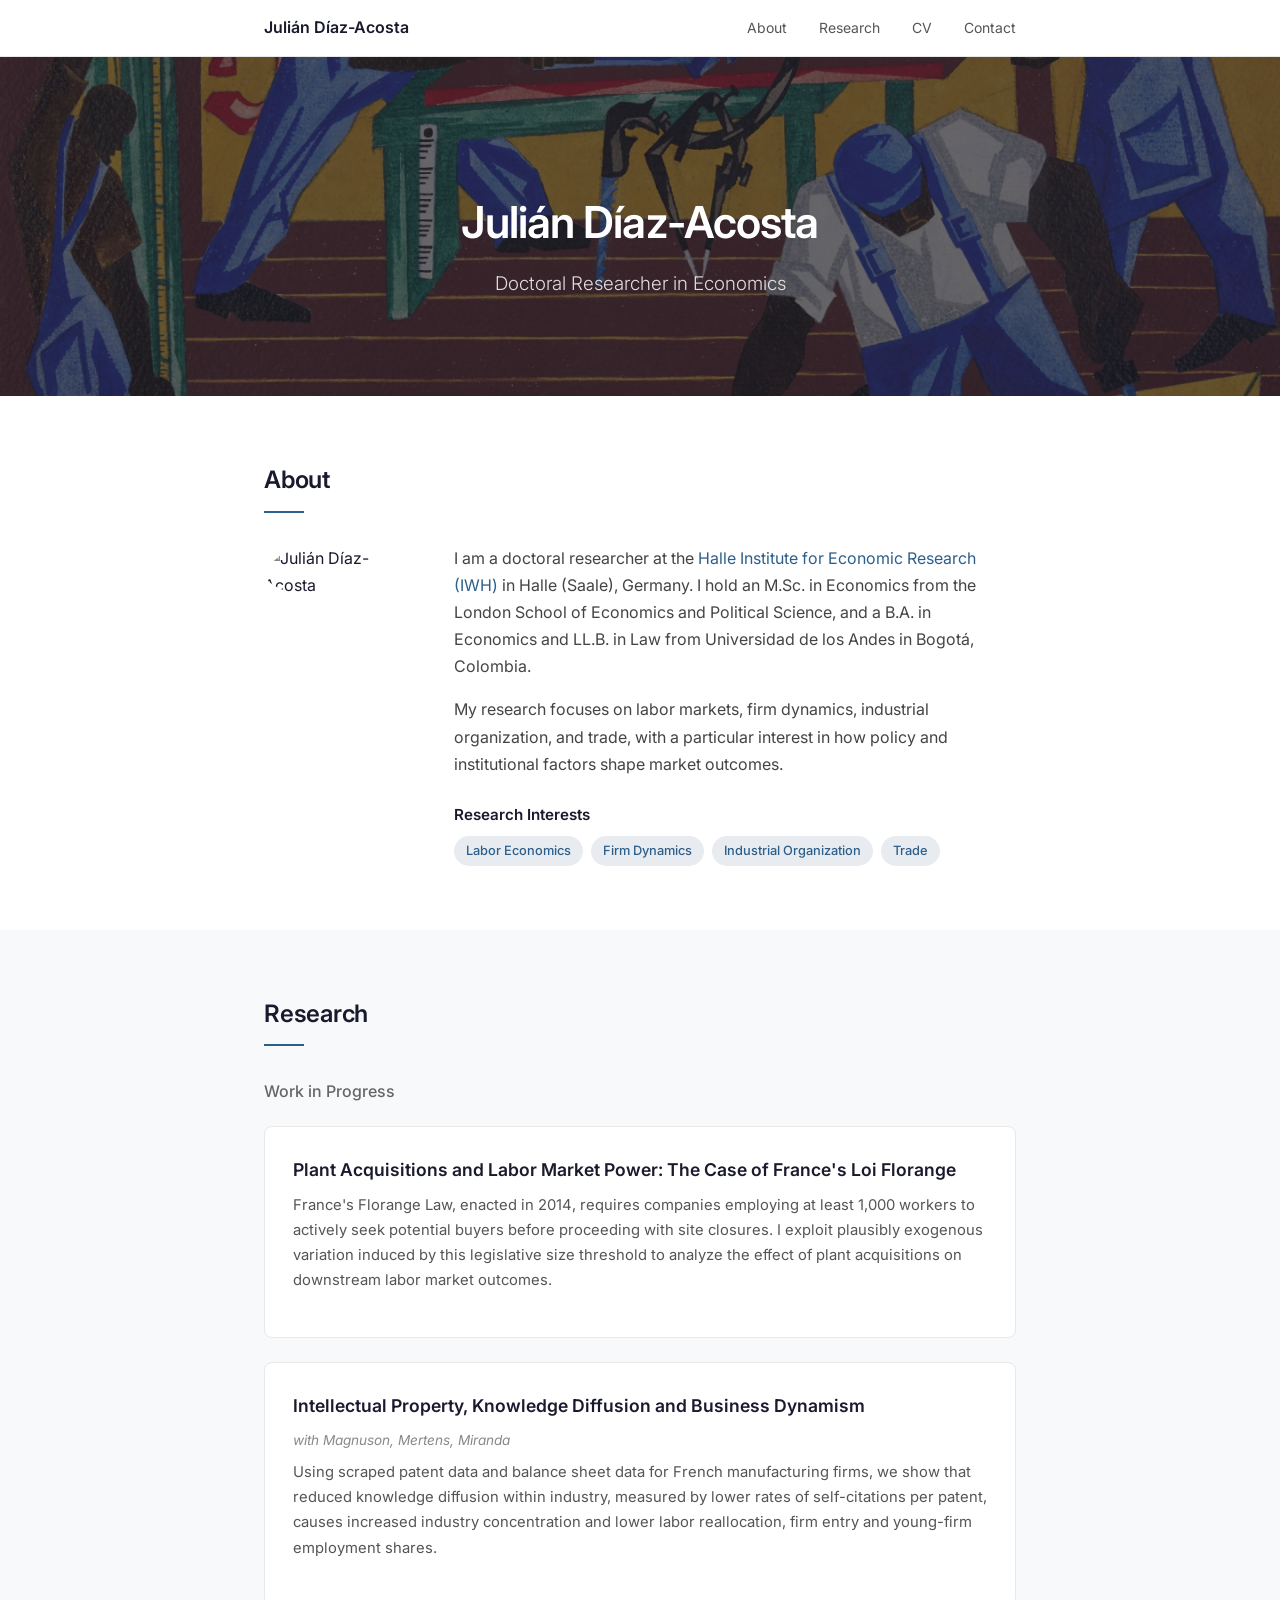
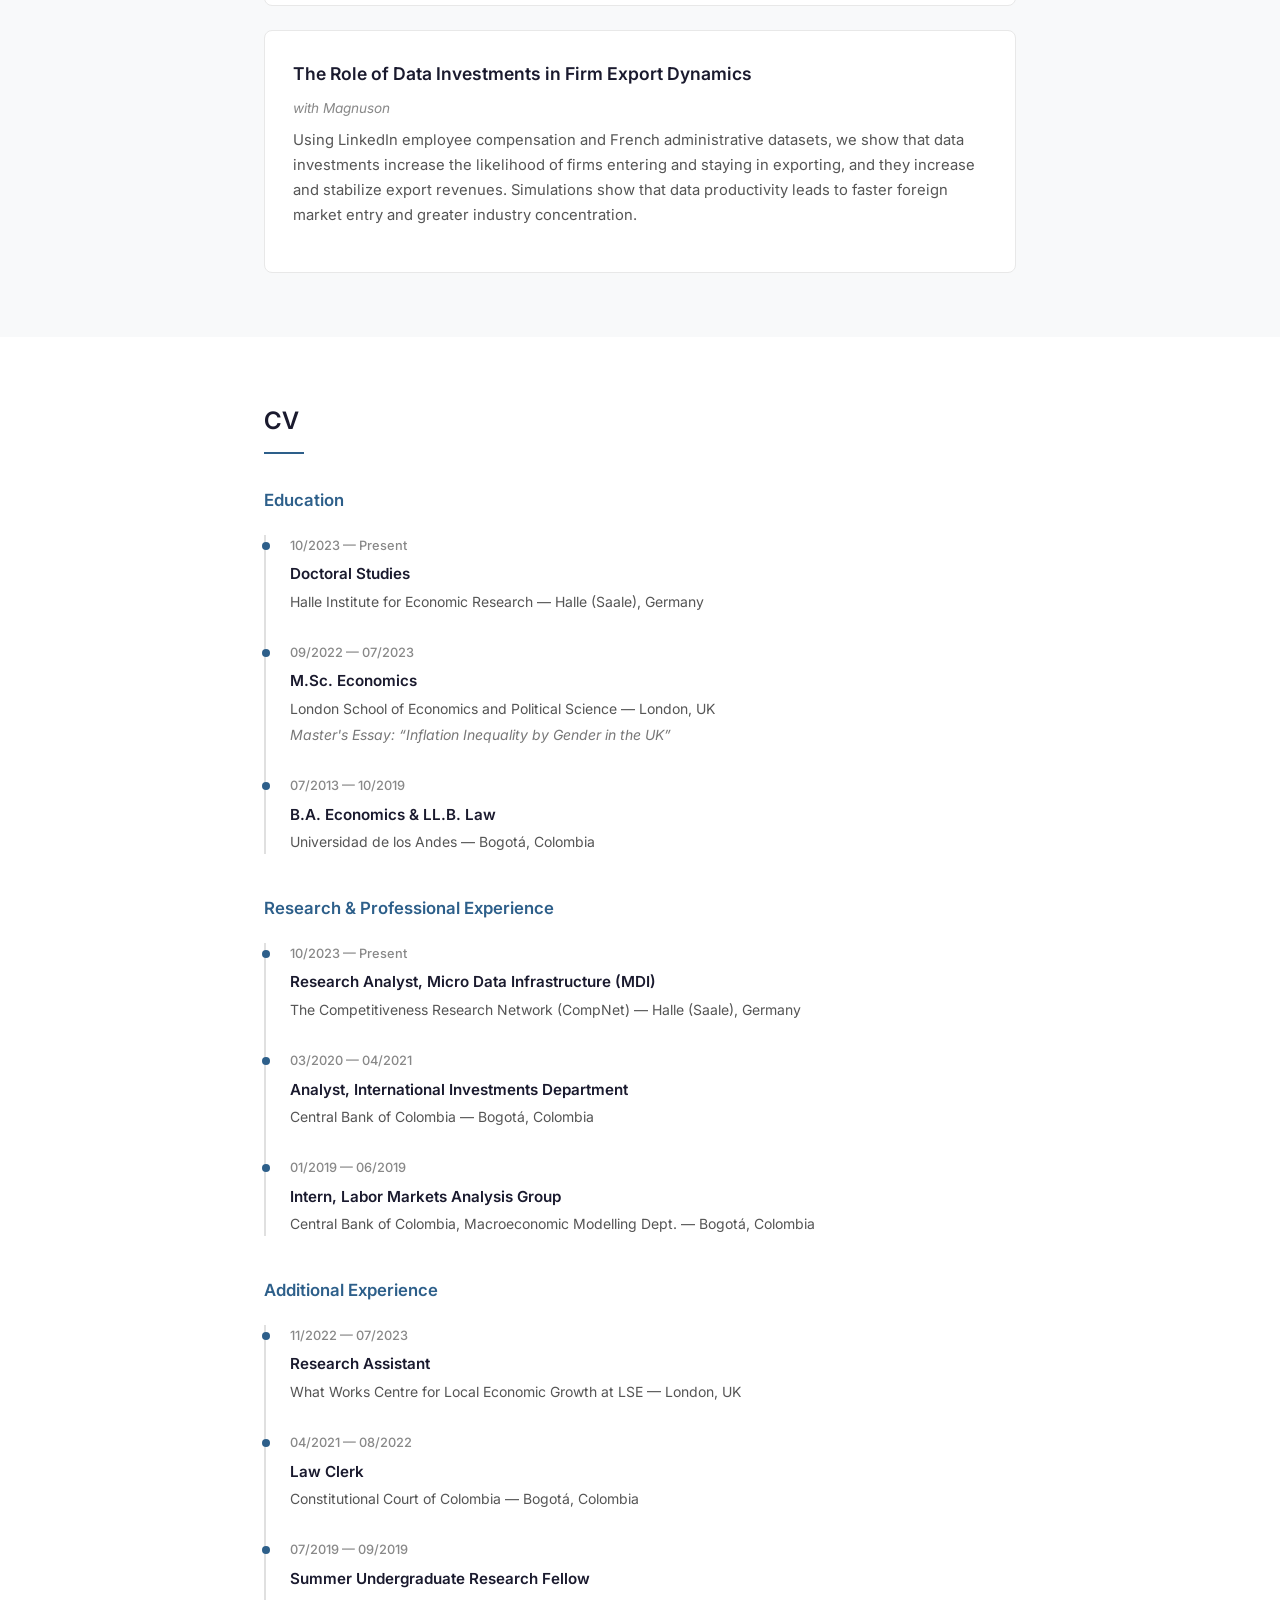
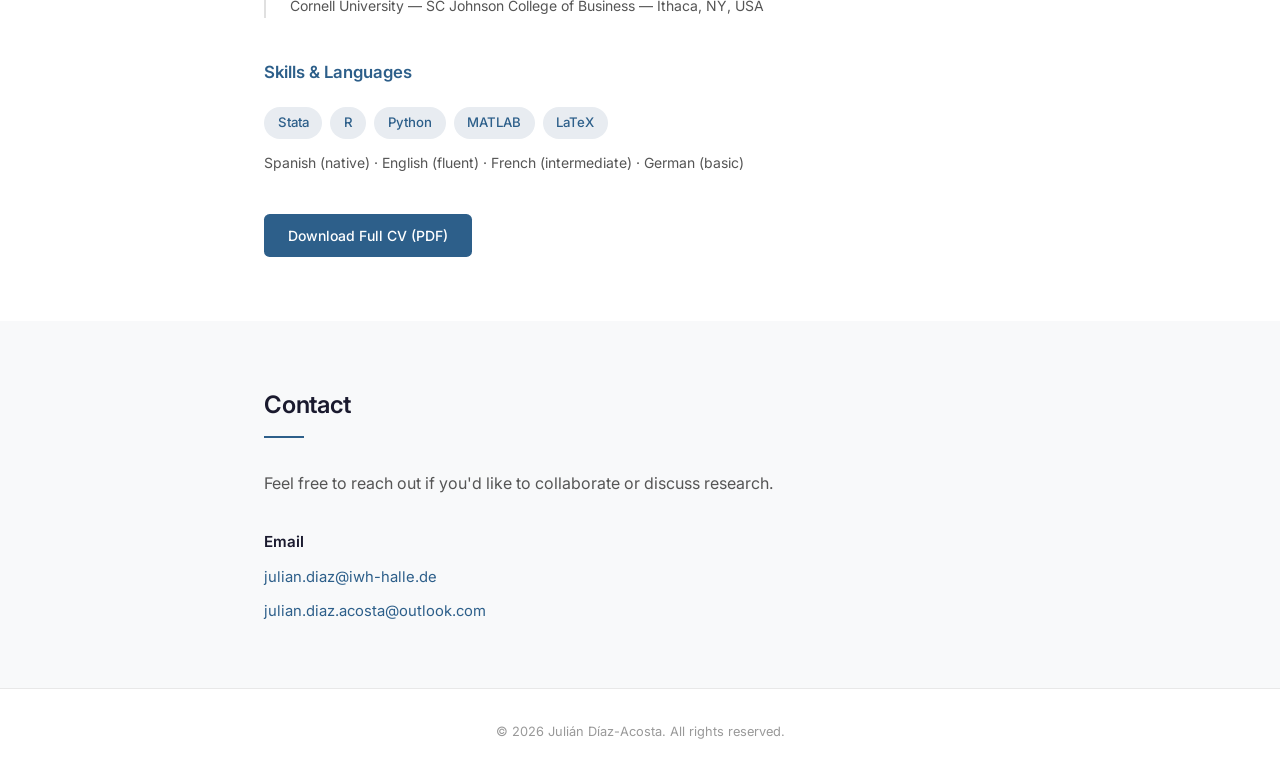
==== commit 5069cc6b: "Update" ====
--- a/index.html
+++ b/index.html
@@ -37,7 +37,6 @@
       <h1>Juli&aacute;n D&iacute;az-Acosta</h1>
       <p class="hero-tagline">Doctoral Researcher in Economics</p>
     </div>
-    <small class="hero-credit"><em>The Carpenters</em> by Jacob Lawrence (1946)</small>
   </header>
 
   <!-- About -->
--- a/style.css
+++ b/style.css
@@ -134,15 +134,6 @@
   font-weight: 300;
 }
 
-.hero-credit {
-  position: absolute;
-  bottom: 0.75rem;
-  right: 1rem;
-  z-index: 1;
-  color: rgba(255, 255, 255, 0.45);
-  font-size: 0.65rem;
-  letter-spacing: 0.02em;
-}
 
 /* ===== Sections ===== */
 .section {
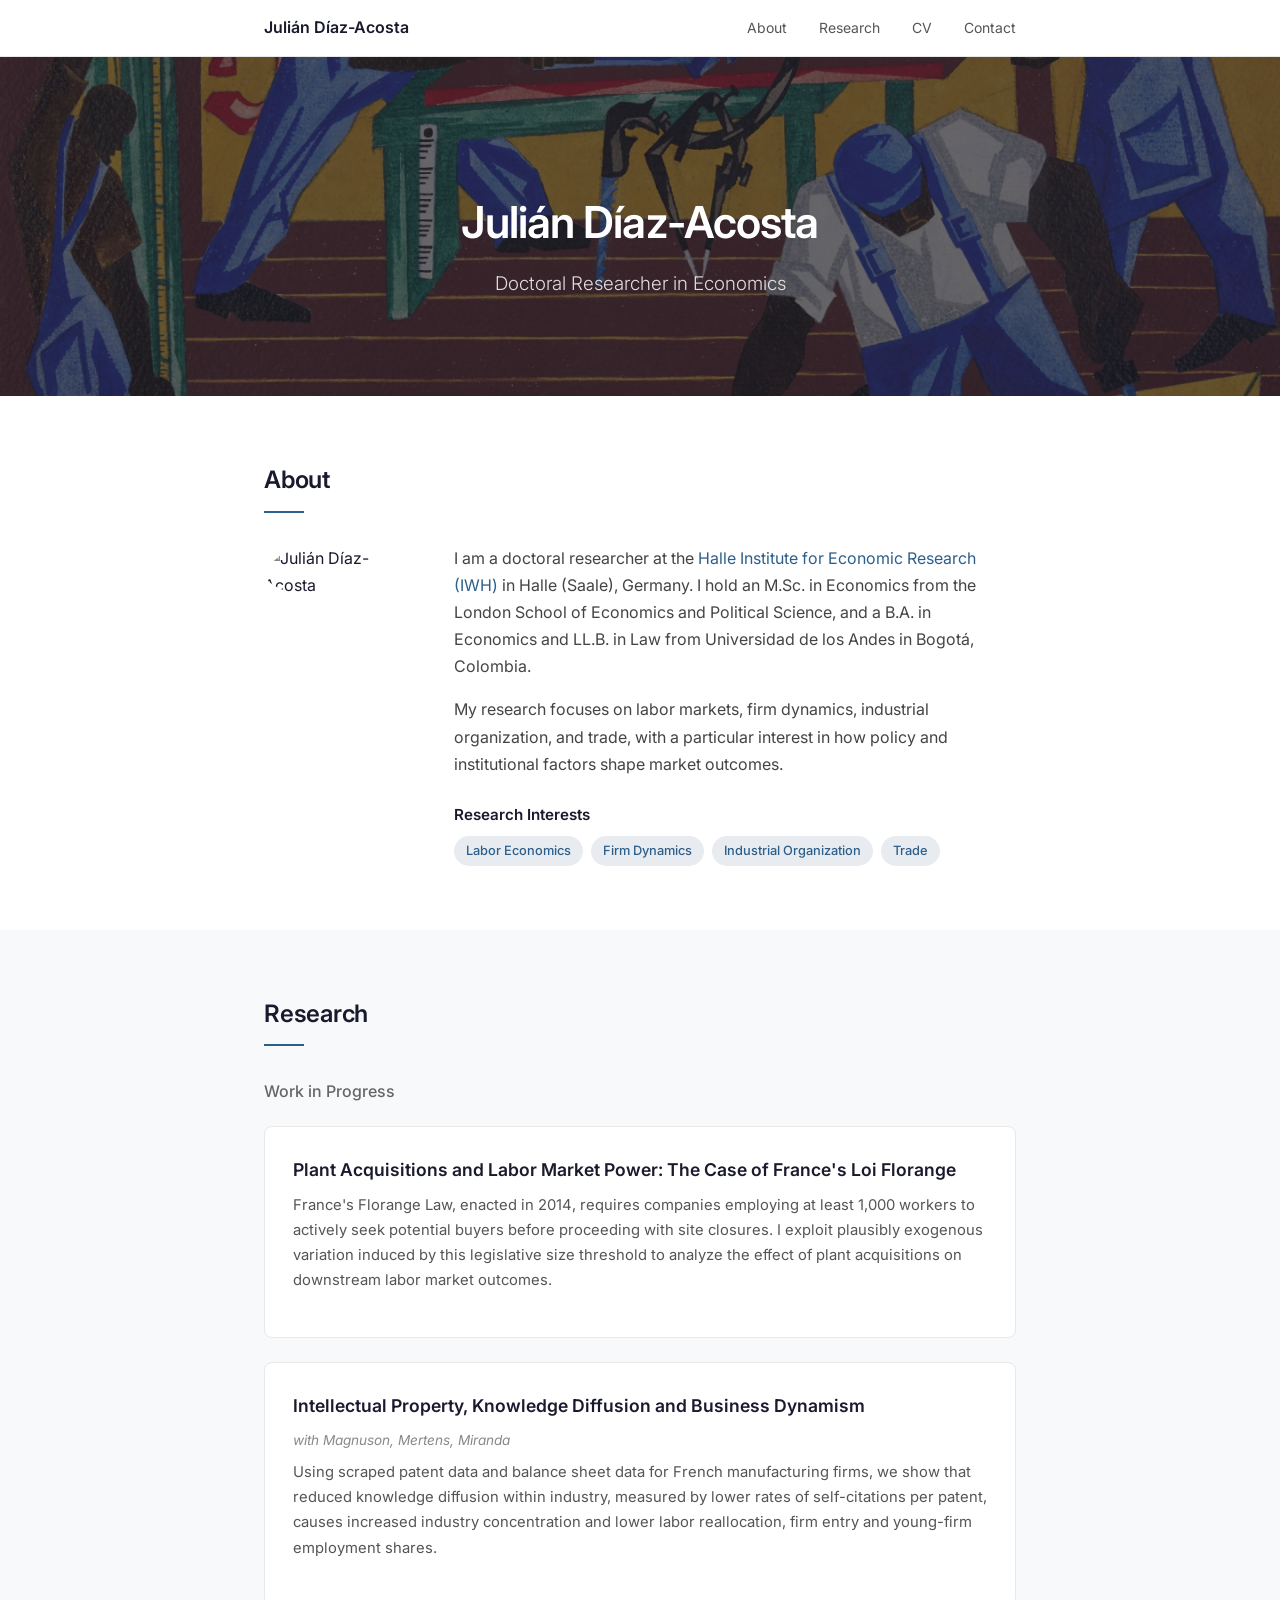
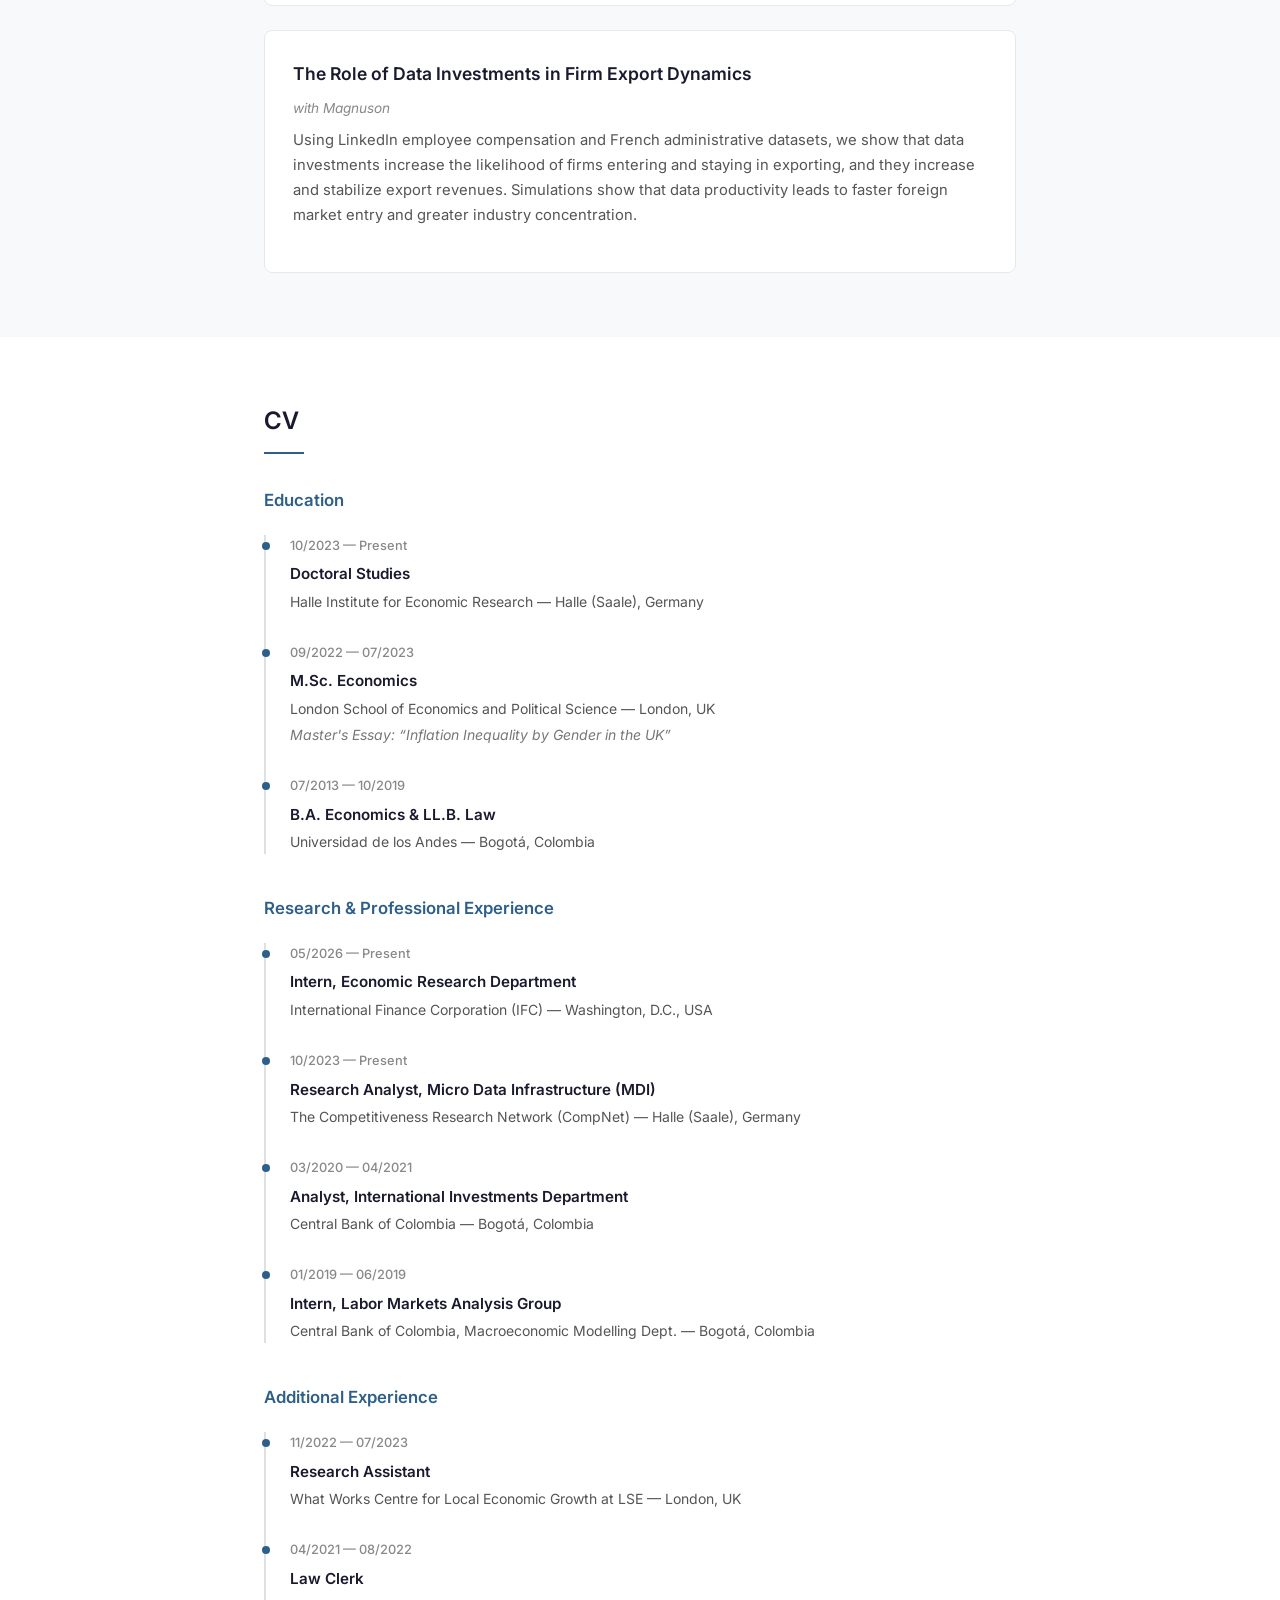
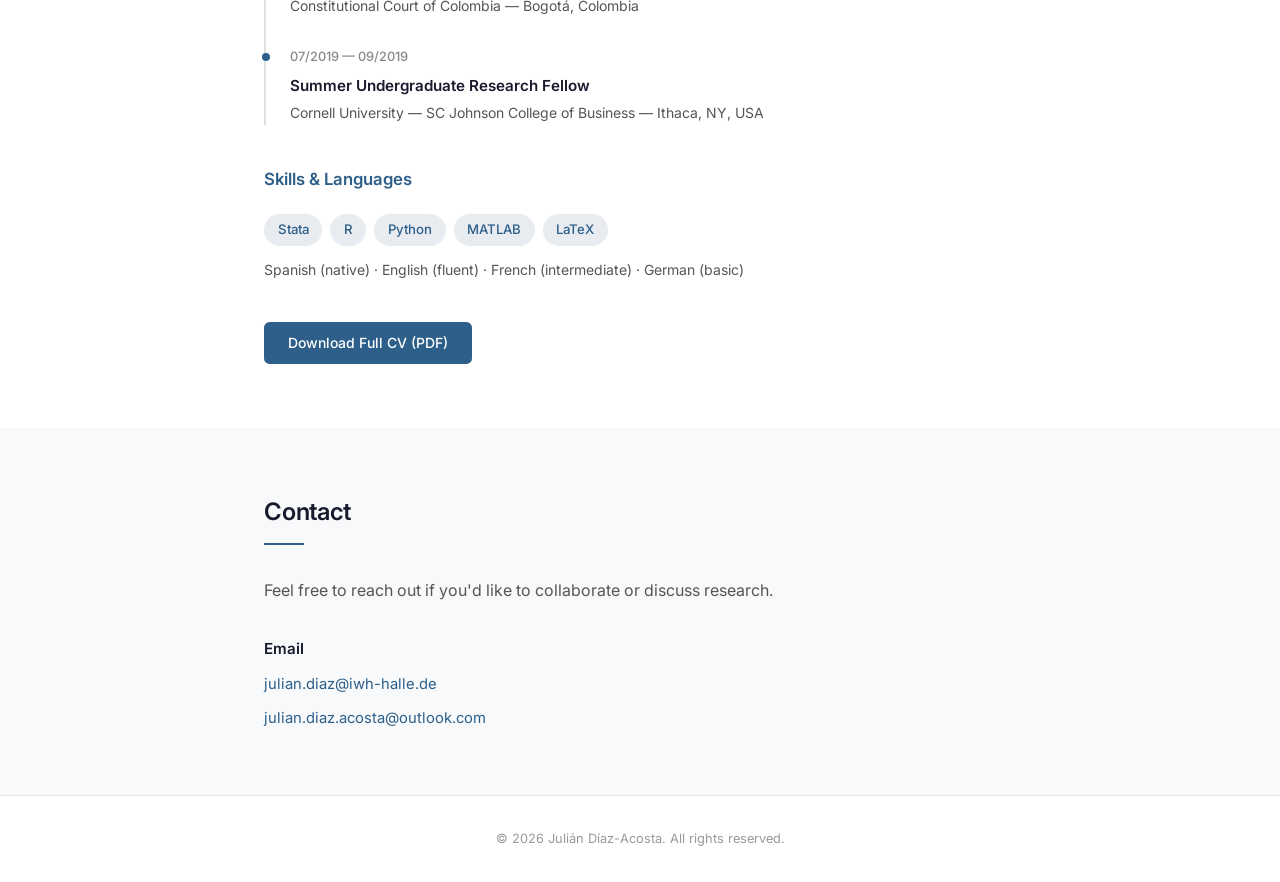
==== commit eb923115: "Add IFC internship to CV page Insert a new timeline item for an Intern, Economic Research Department" ====
--- a/index.html
+++ b/index.html
@@ -154,6 +154,13 @@
         <h3>Research &amp; Professional Experience</h3>
         <div class="timeline">
           <div class="timeline-item">
+            <div class="timeline-date">05/2026 &mdash; Present</div>
+            <div class="timeline-content">
+              <strong>Intern, Economic Research Department</strong>
+              <p>International Finance Corporation (IFC) &mdash; Washington, D.C., USA</p>
+            </div>
+          </div>
+          <div class="timeline-item">
             <div class="timeline-date">10/2023 &mdash; Present</div>
             <div class="timeline-content">
               <strong>Research Analyst, Micro Data Infrastructure (MDI)</strong>
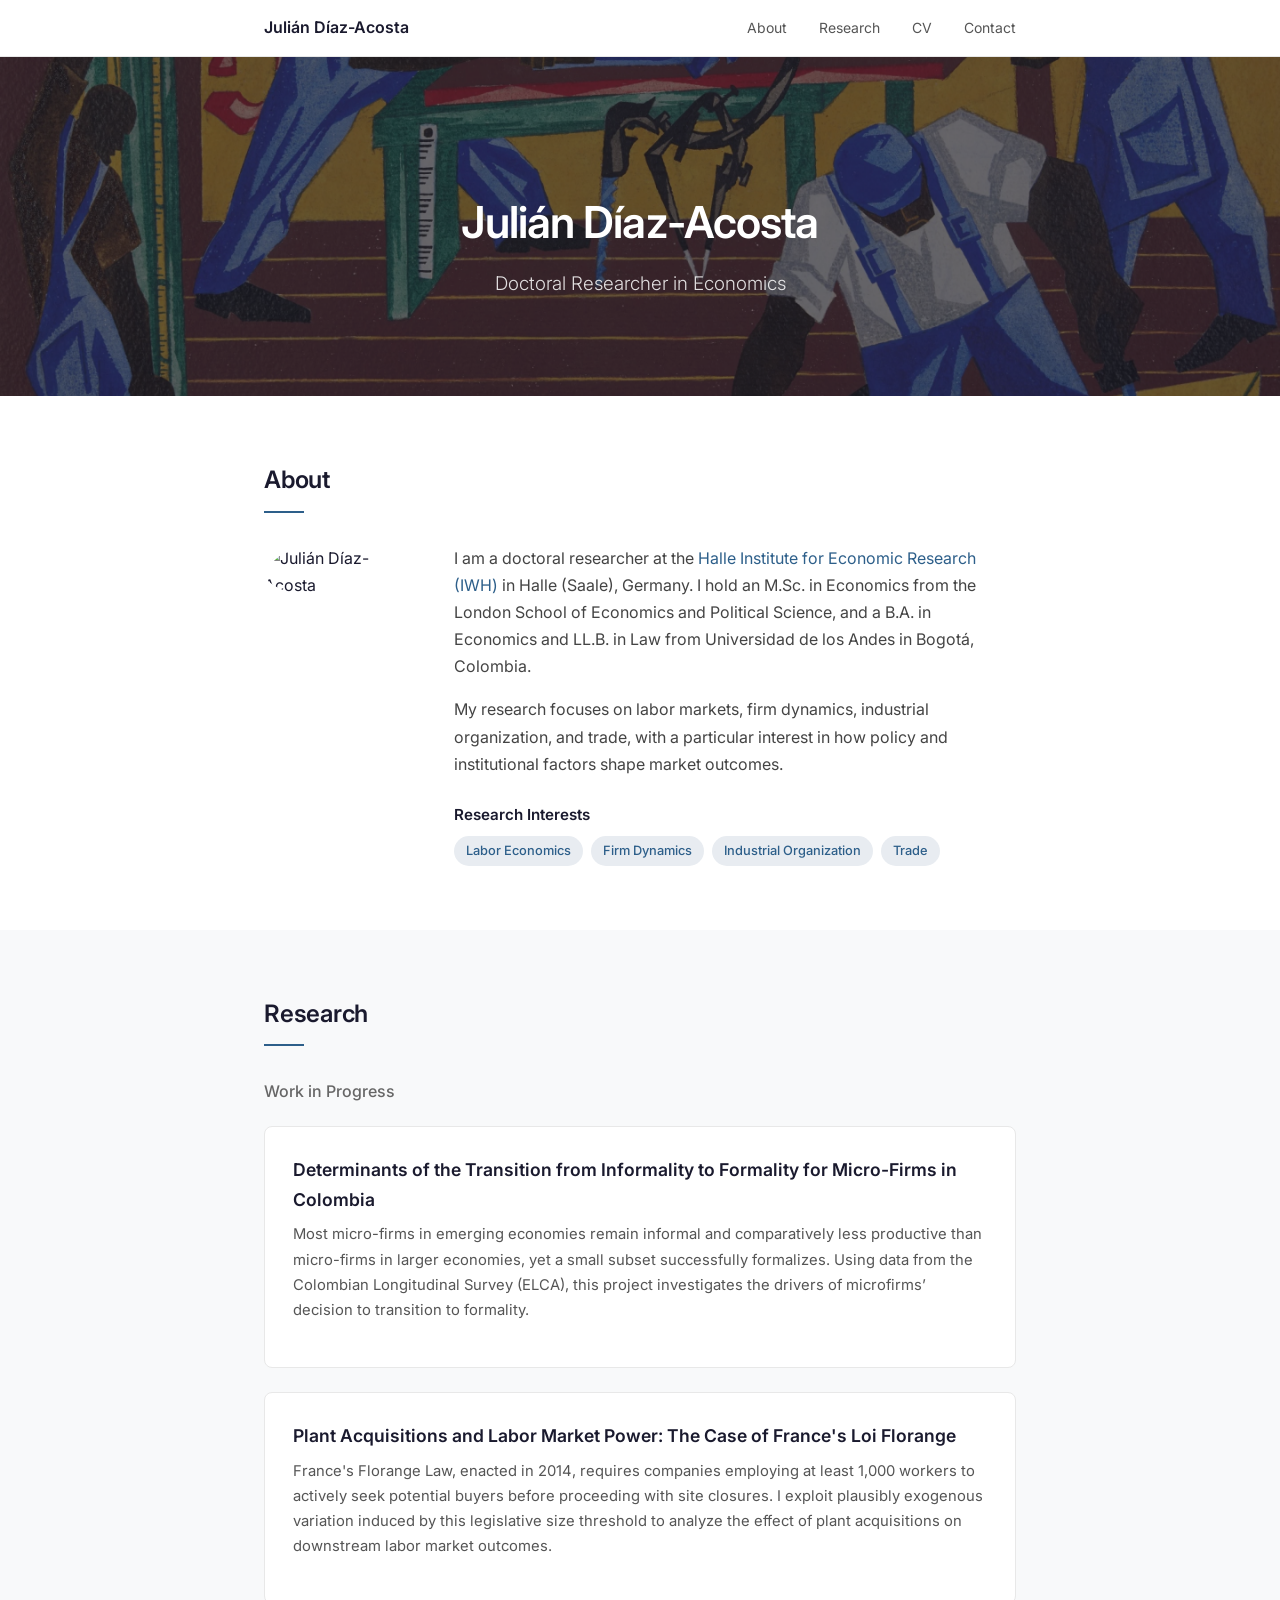
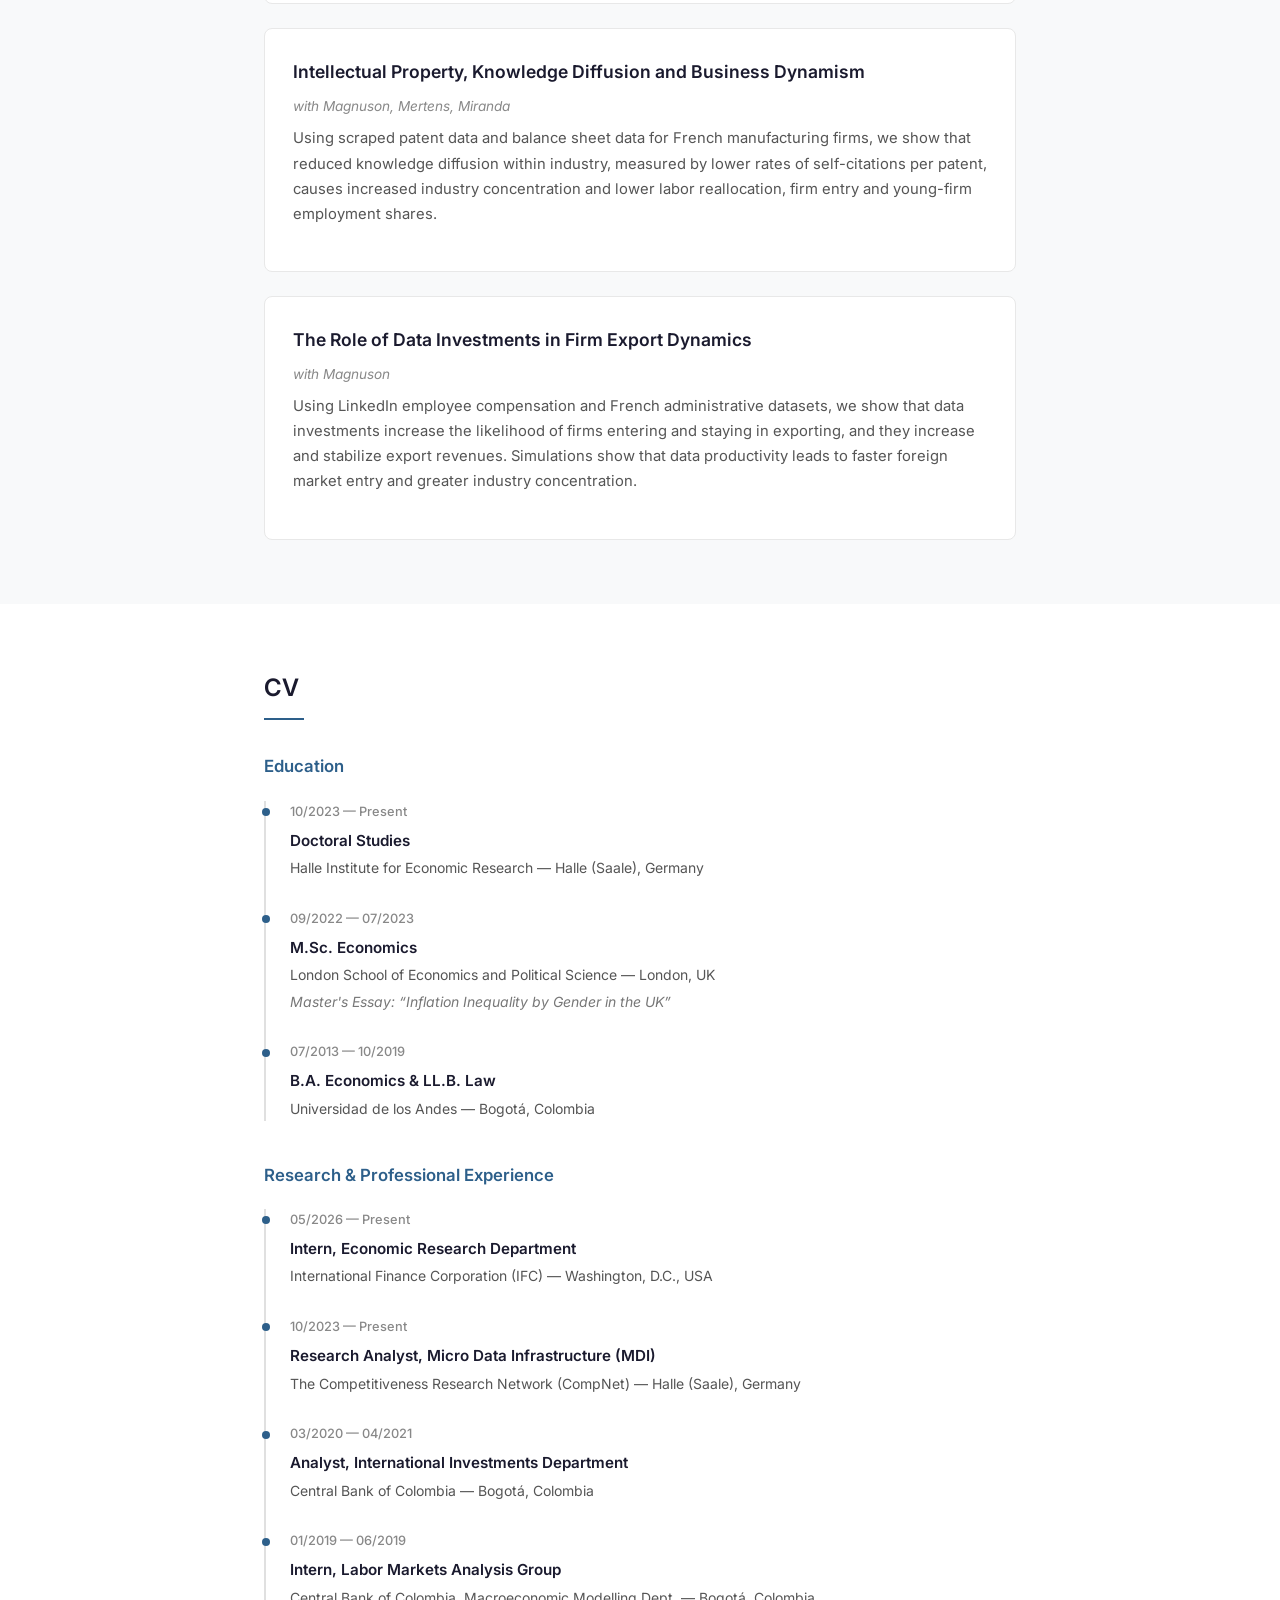
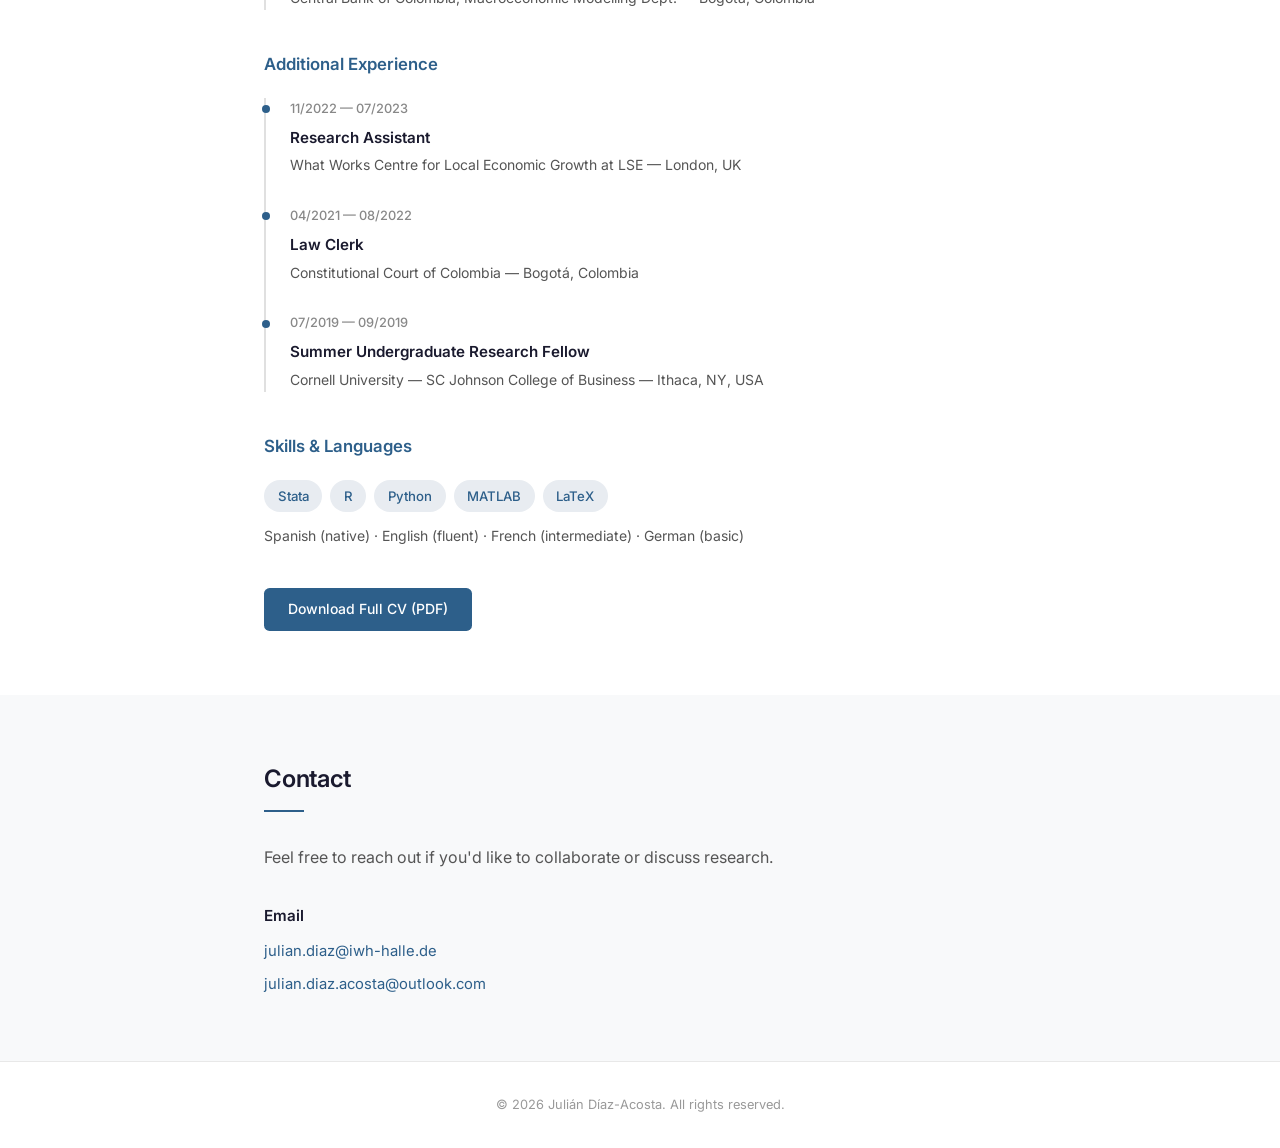
==== commit 67428052: "Update index.html Also include t" ====
--- a/index.html
+++ b/index.html
@@ -82,6 +82,16 @@
       <div class="projects-grid">
 
         <article class="project-card">
+          <h3>Determinants of the Transition from Informality to Formality for Micro-Firms in Colombia</h3>
+          <p>
+            Most micro-firms in emerging economies remain informal and comparatively less productive than
+            micro-firms in larger economies, yet a small subset successfully formalizes. Using data from the
+            Colombian Longitudinal Survey (ELCA), this project investigates the drivers of microfirms&rsquo;
+            decision to transition to formality.
+          </p>
+        </article>
+
+        <article class="project-card">
           <h3>Plant Acquisitions and Labor Market Power: The Case of France's Loi Florange</h3>
           <p>
             France's Florange Law, enacted in 2014, requires companies employing at least
